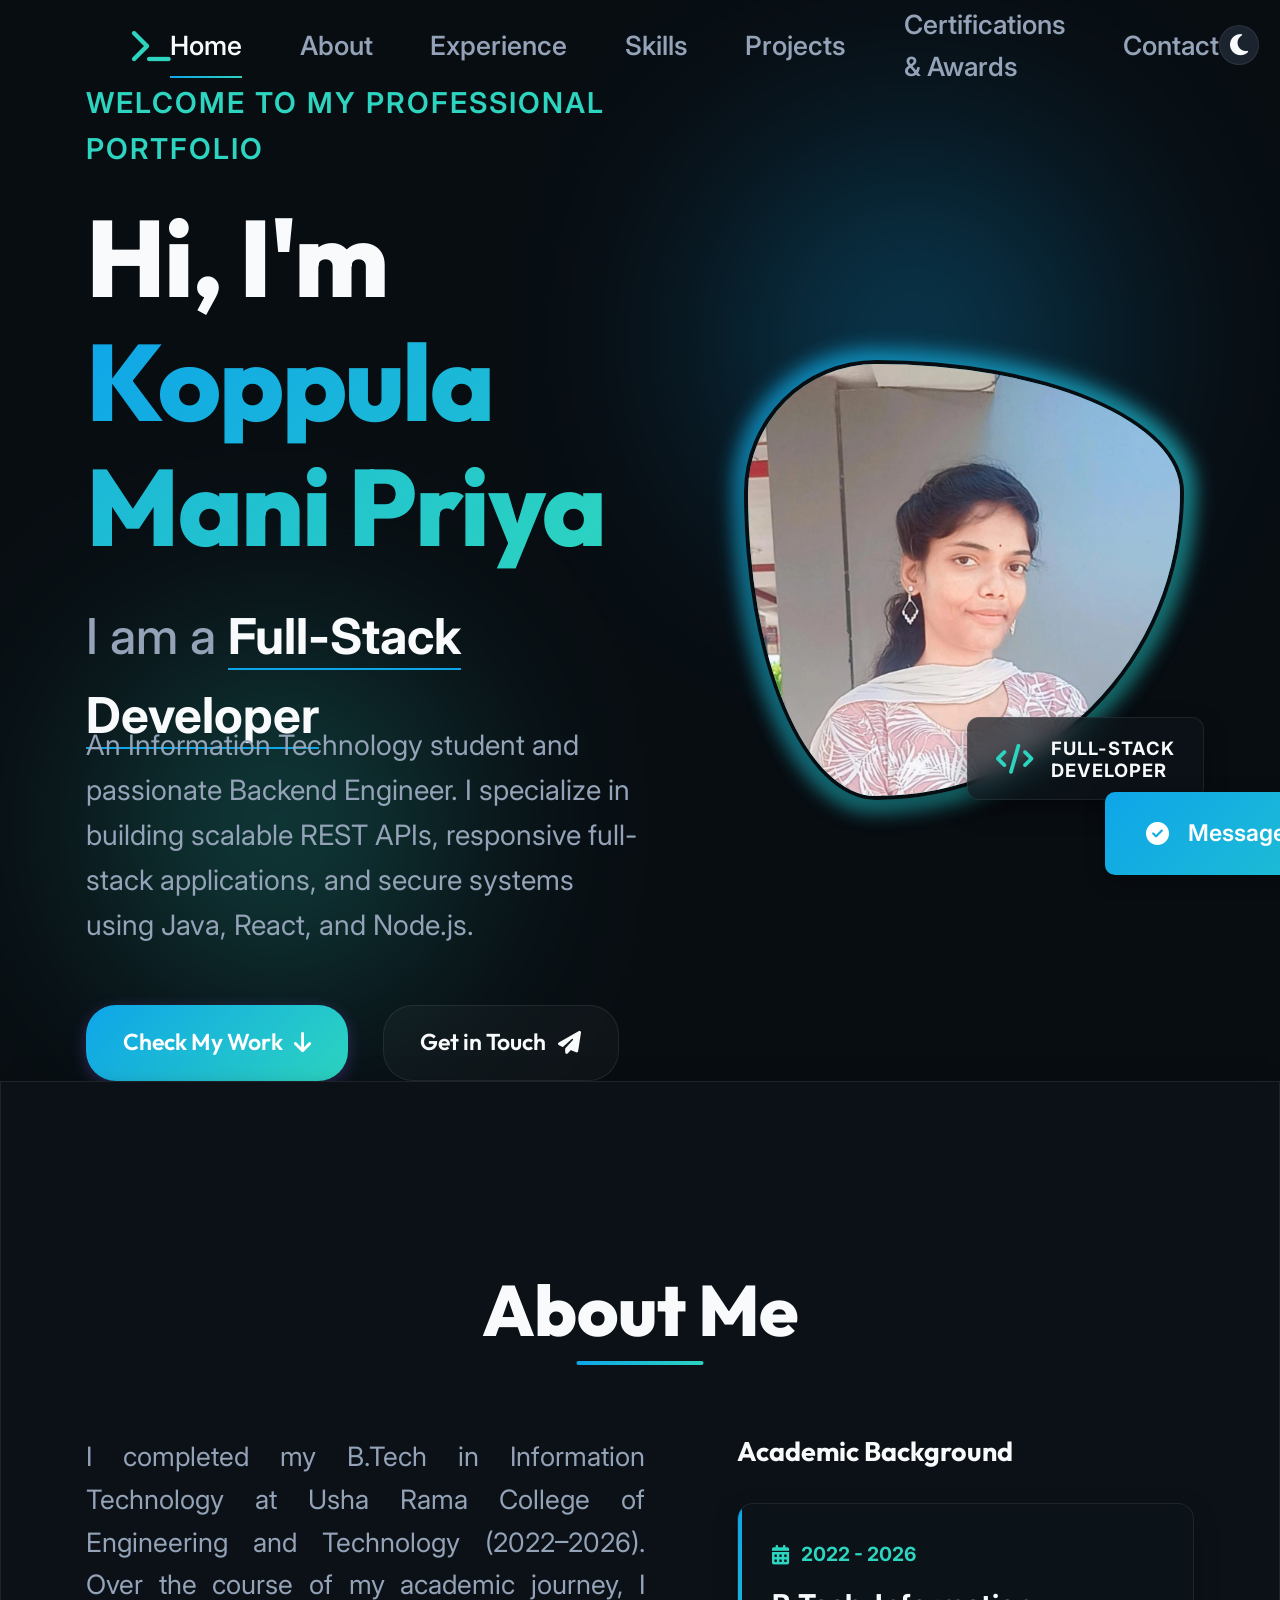
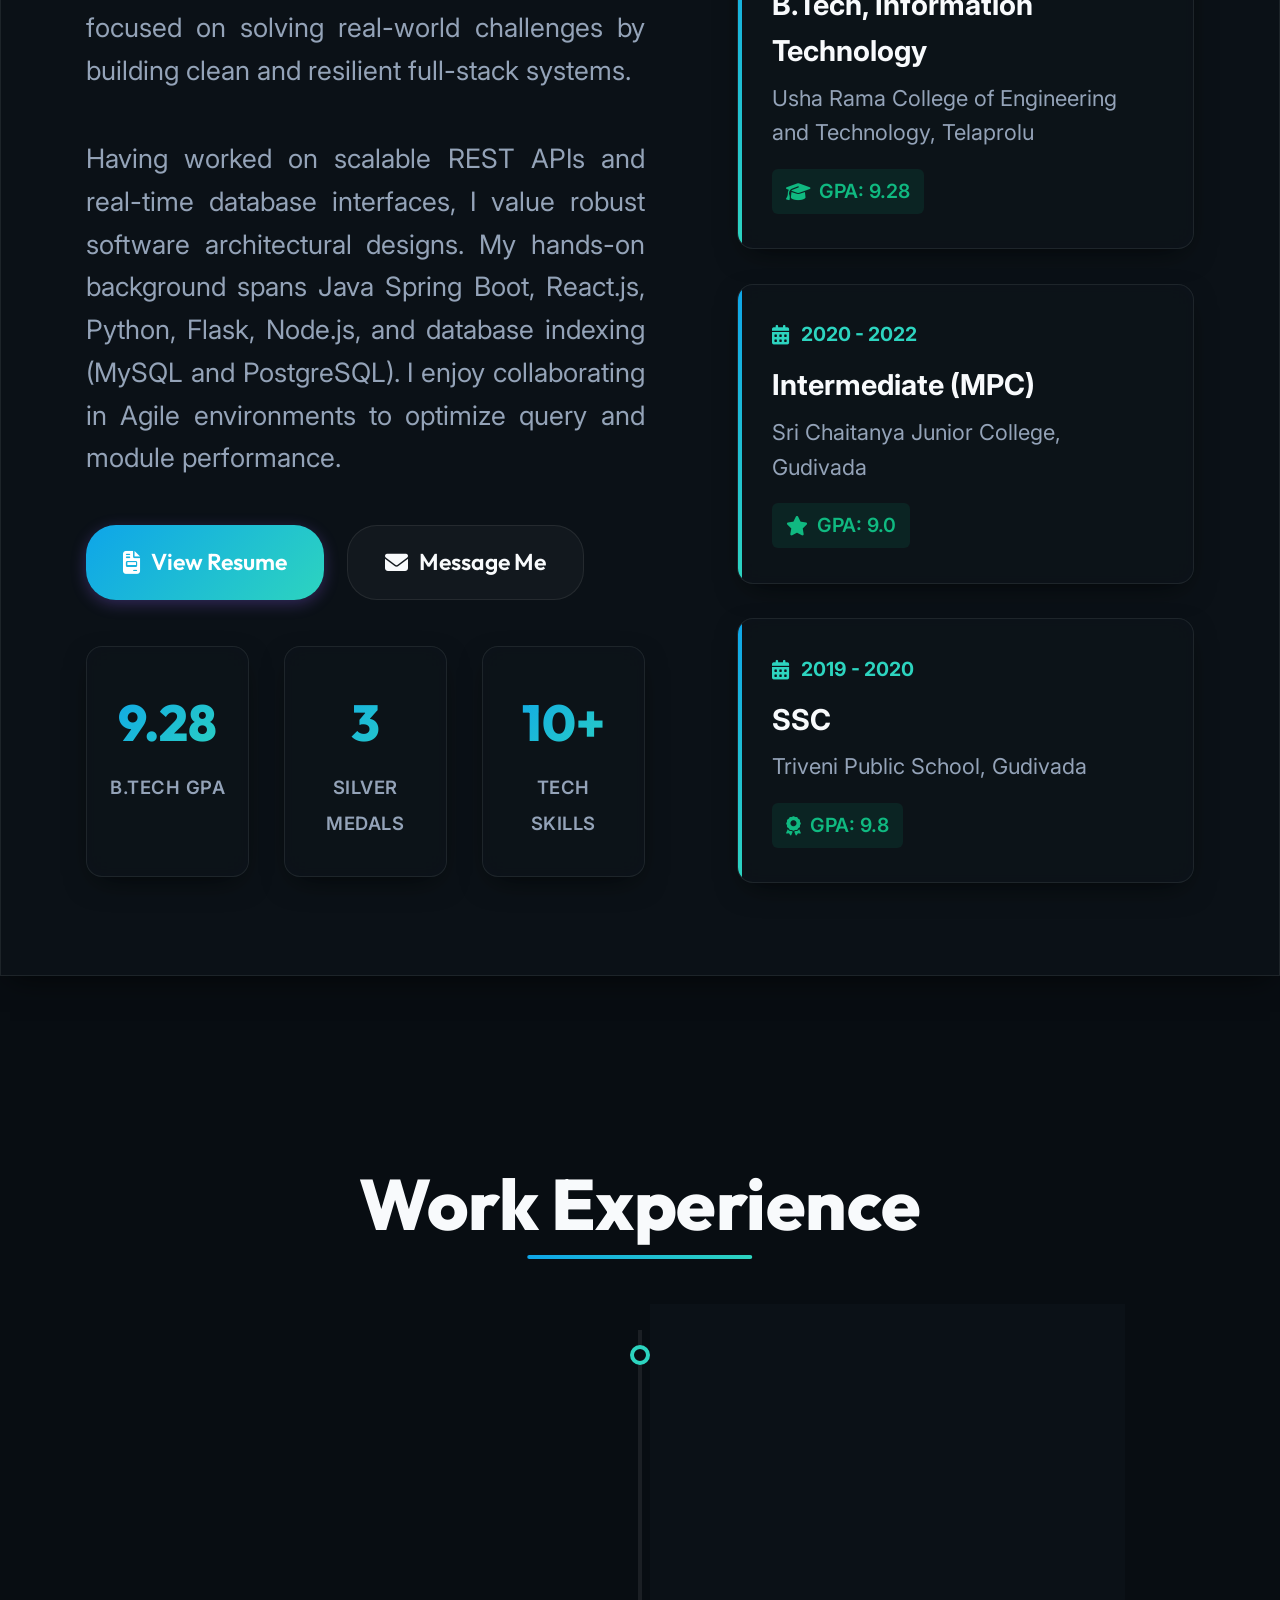
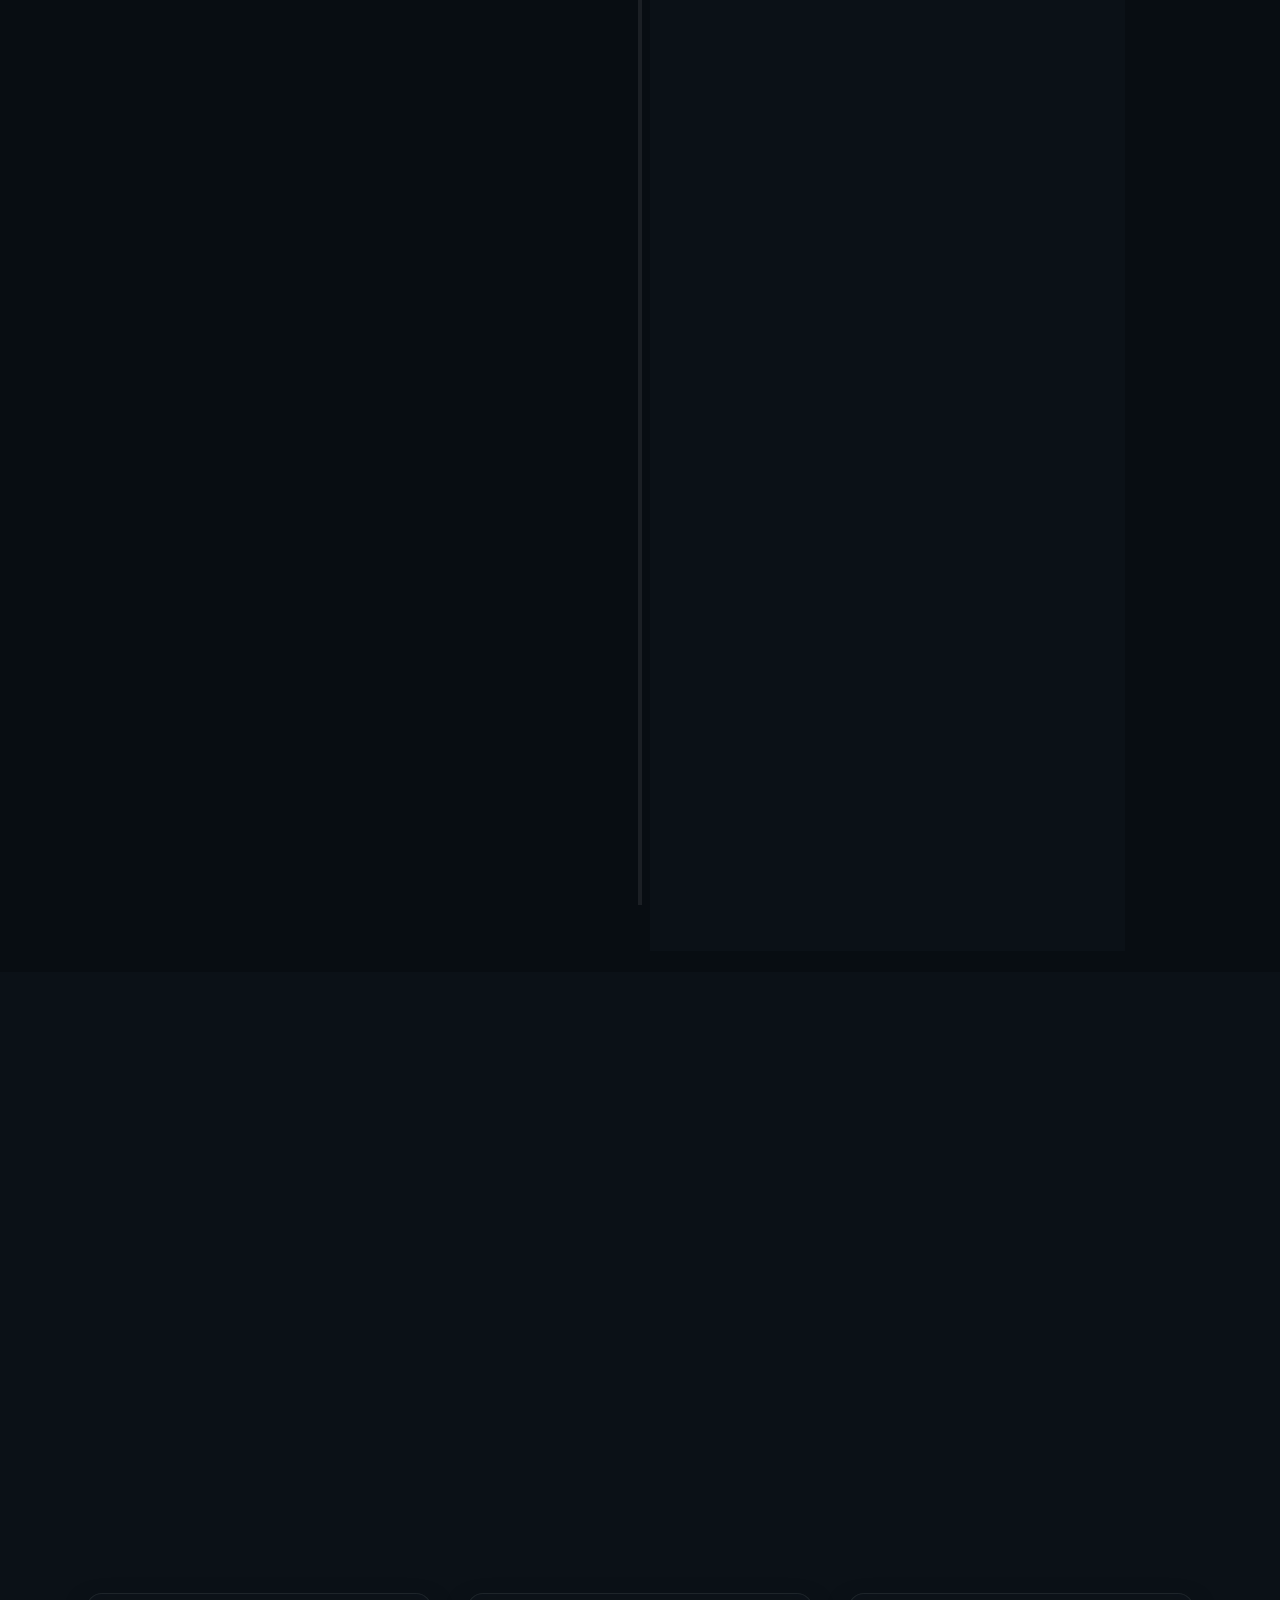
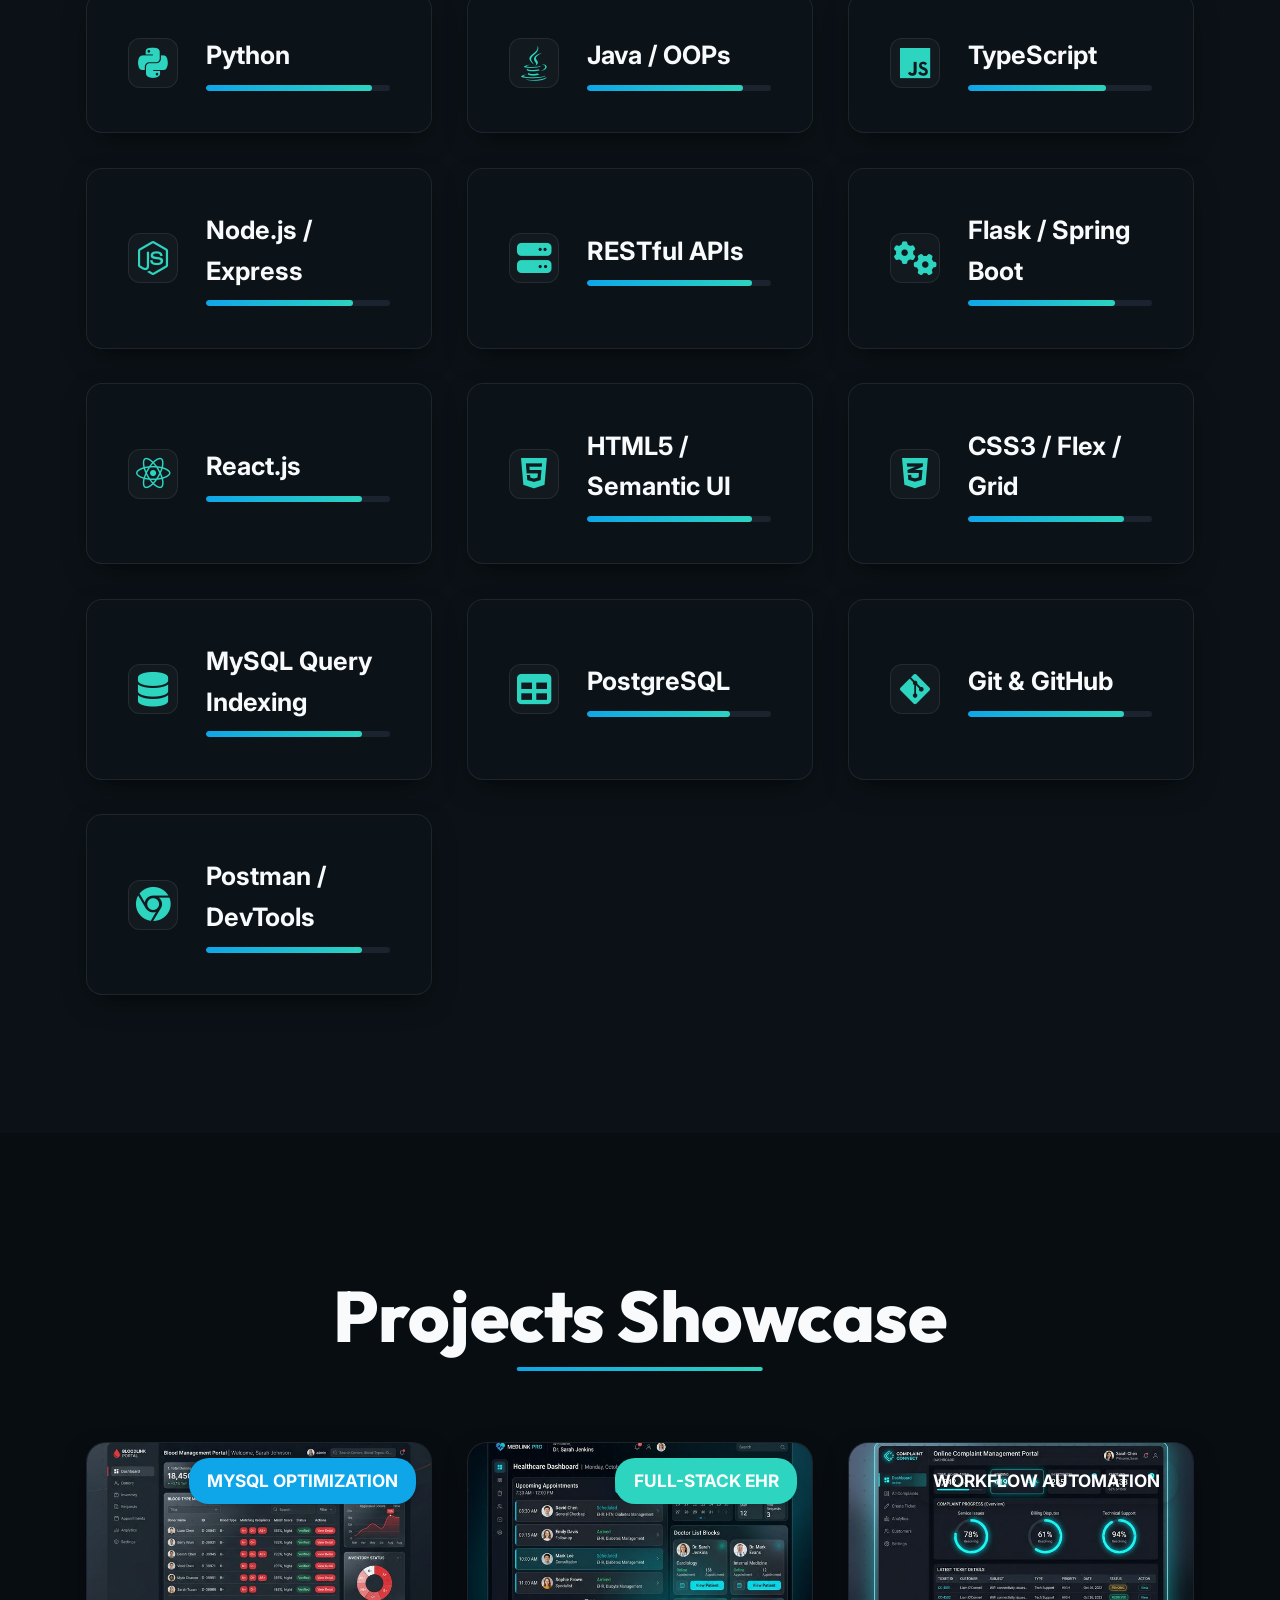
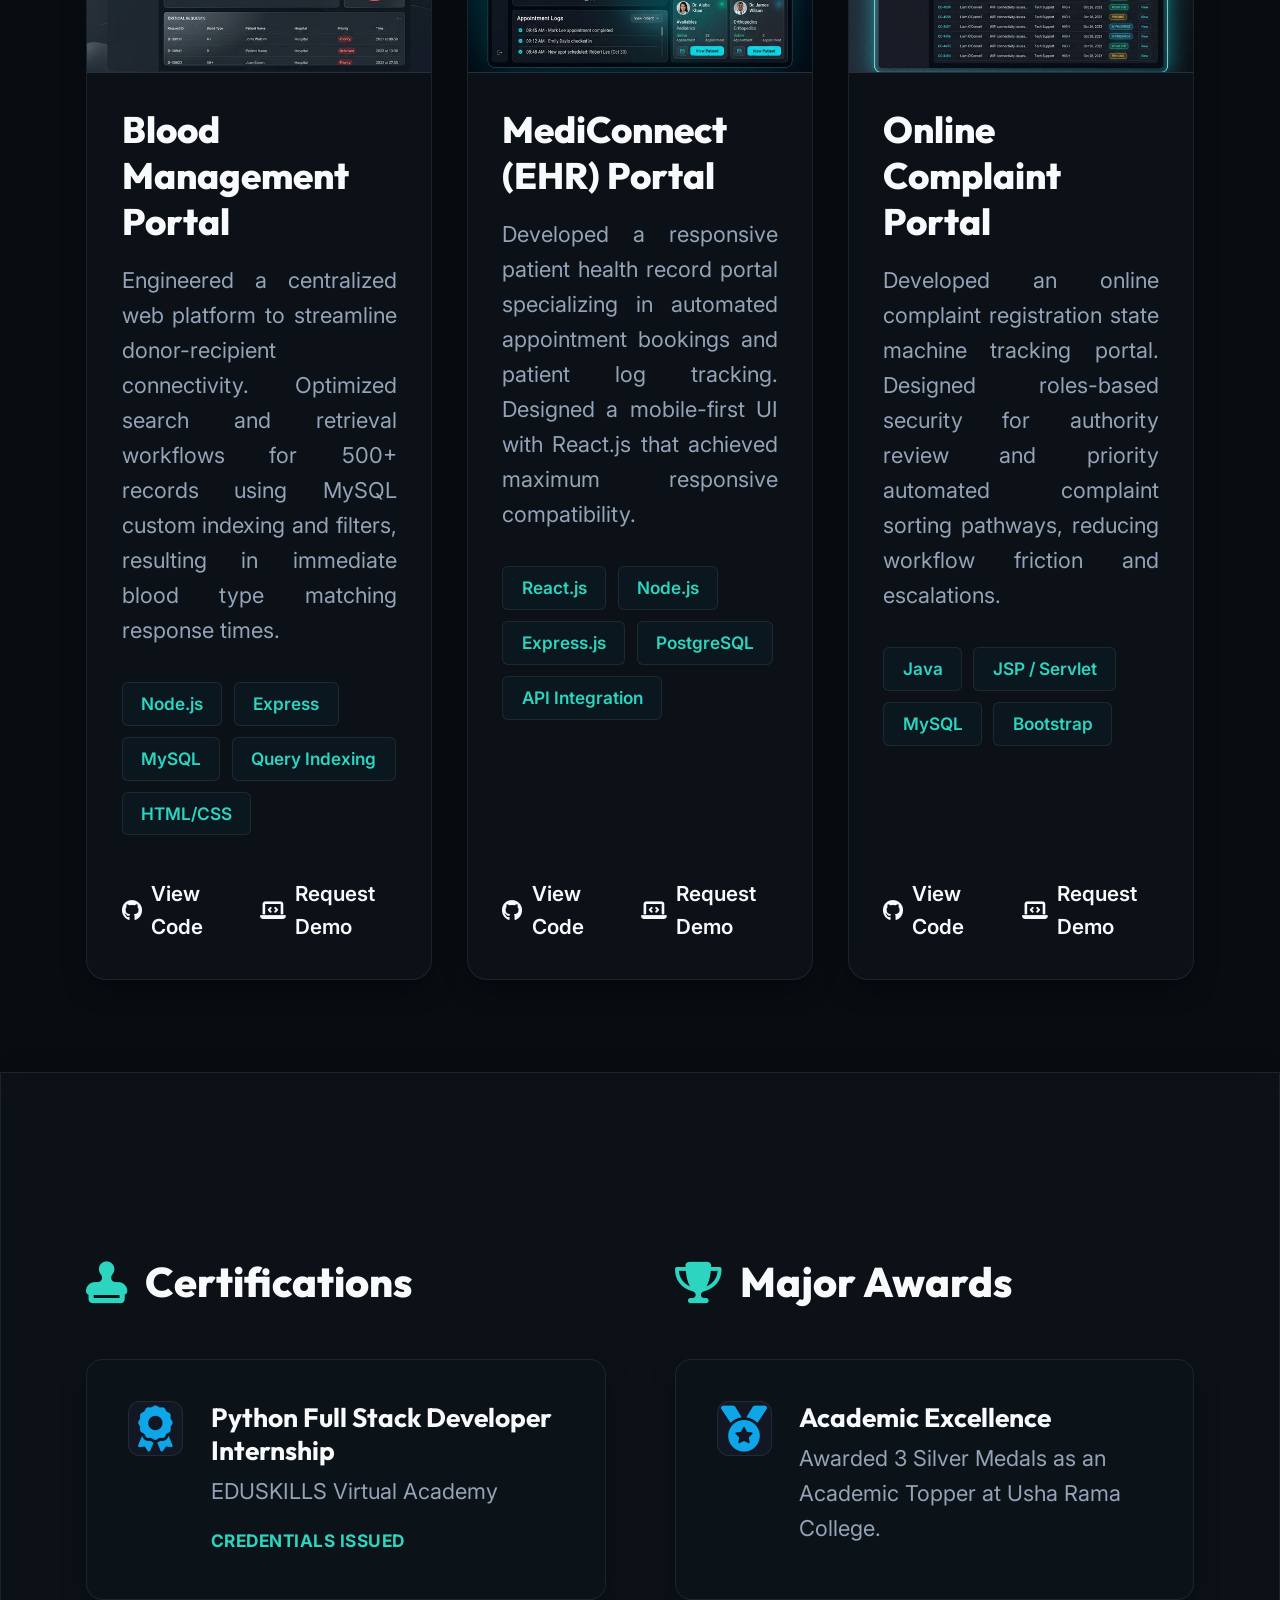
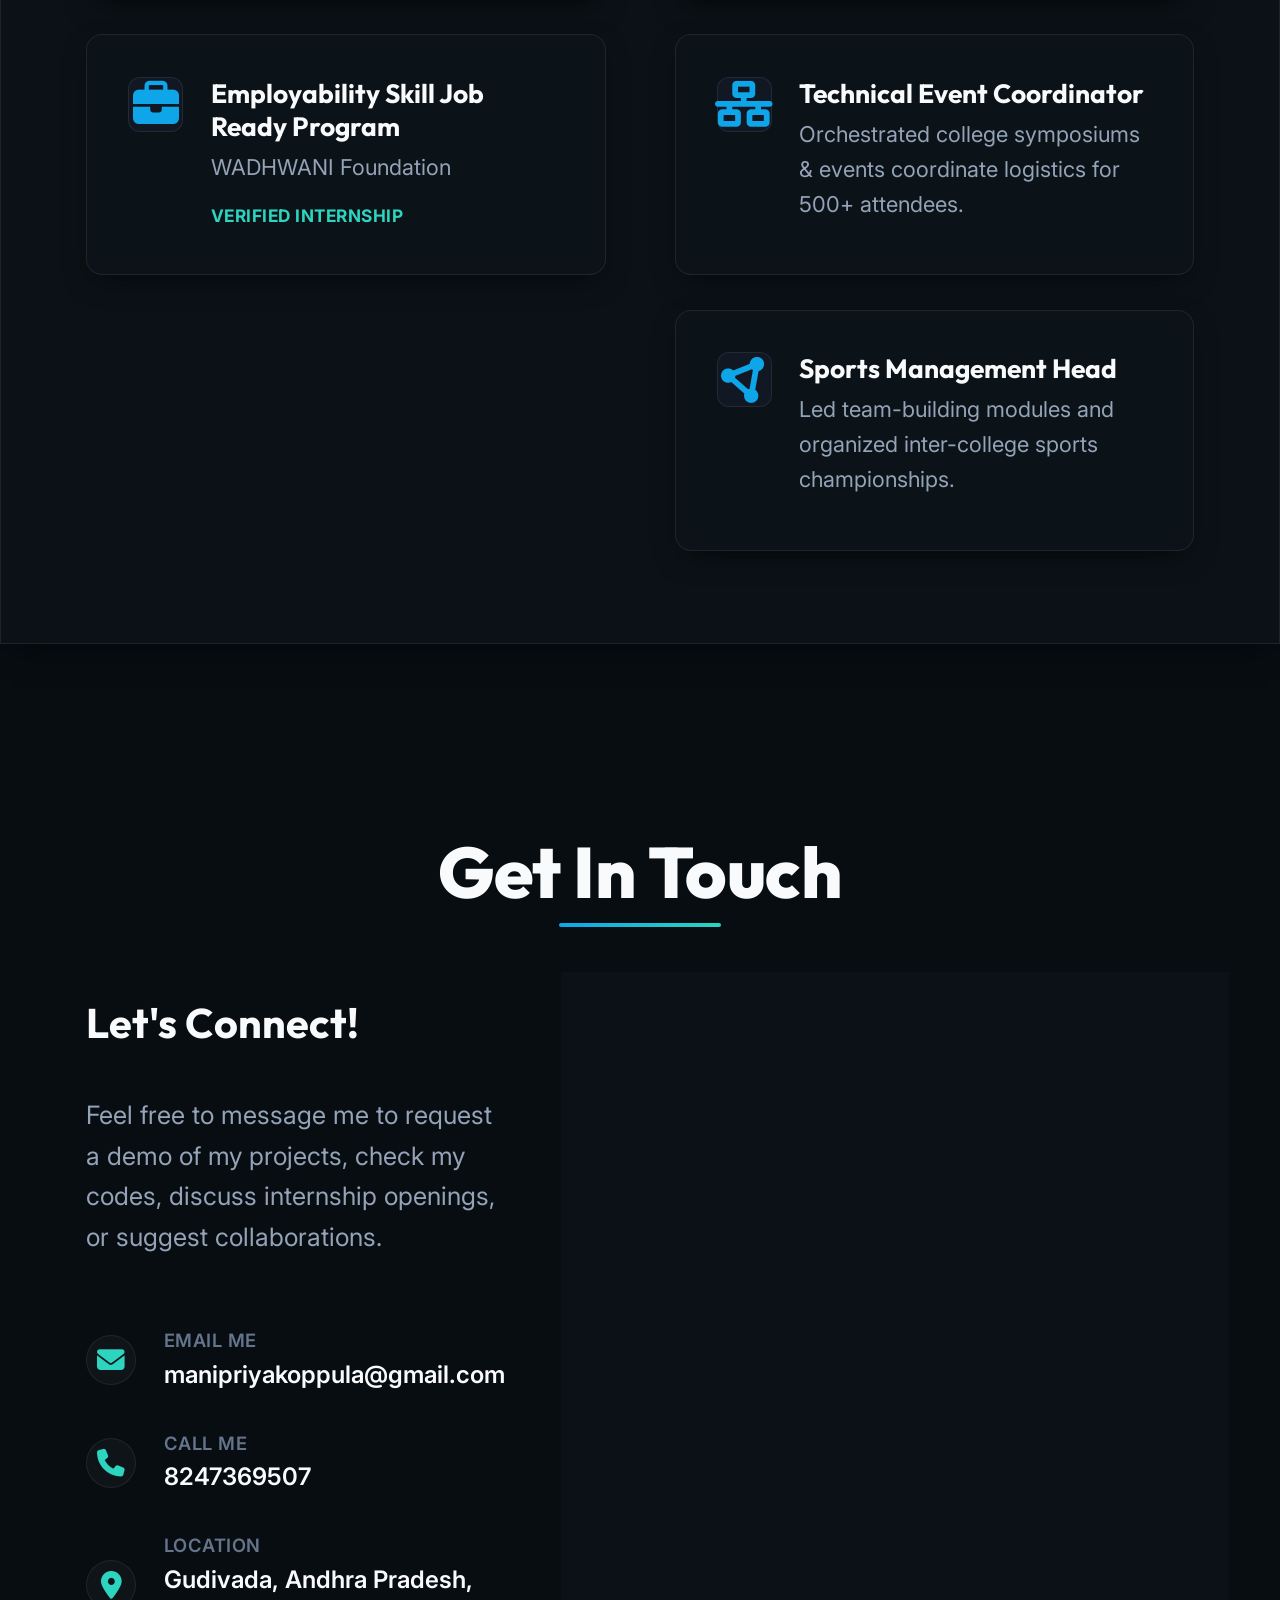
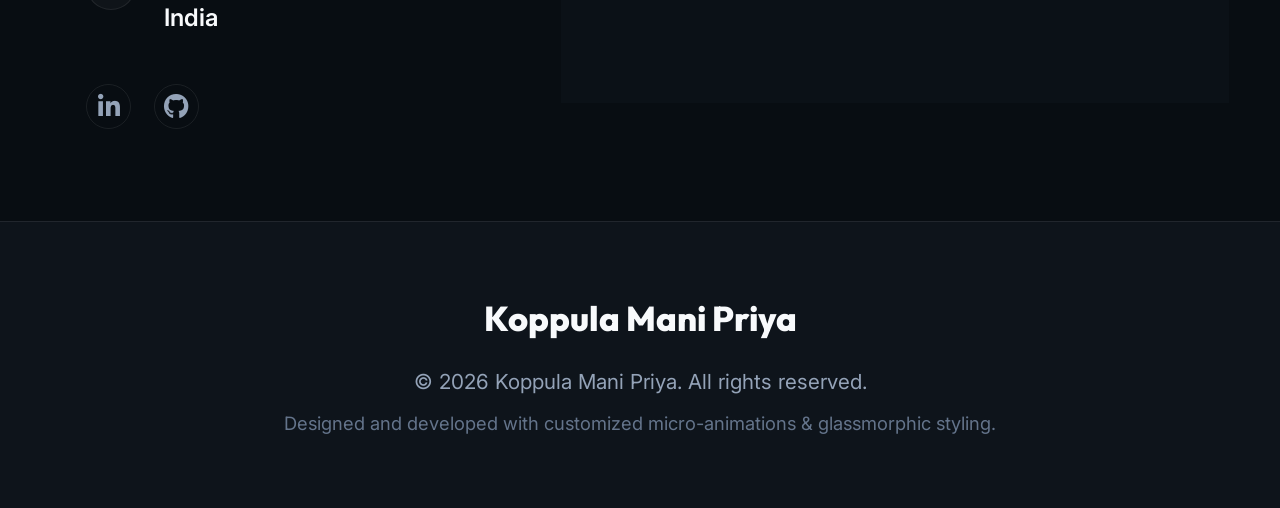
==== index.html @ 98017340 "Initial Portfolio Website" ====
<!DOCTYPE html>
<html lang="en">
<head>
  <meta charset="UTF-8">
  <meta name="viewport" content="width=device-width, initial-scale=1.0">
  <title>Mani Priya Koppula | Full-Stack Developer Portfolio</title>
  <meta name="description" content="Professional portfolio of Mani Priya Koppula, a full-stack developer specializing in React, Node.js, Spring Boot, and database systems. View projects, skills, and resume.">
  
  <!-- FontAwesome Icons -->
  <link rel="stylesheet" href="https://cdnjs.cloudflare.com/ajax/libs/font-awesome/6.4.0/css/all.min.css">
  
  <!-- Main CSS -->
  <link rel="stylesheet" href="styles.css">
</head>
<body>

  <!-- Floating Header / Navigation -->
  <header>
    <div class="navbar container">
      <div class="logo">
        <a href="#home"><i class="fa-solid fa-terminal" style="font-size: 1.5rem; color: var(--accent-cyan);"></i></a>
      </div>
      <nav class="nav-links" id="navLinks">
        <a href="#home" class="active">Home</a>
        <a href="#about">About</a>
        <a href="#experience">Experience</a>
        <a href="#skills">Skills</a>
        <a href="#projects">Projects</a>
        <a href="#achievements">Certifications & Awards</a>
        <a href="#contact">Contact</a>
      </nav>
      <div style="display: flex; align-items: center; gap: 1.2rem;">
        <button class="theme-toggle-btn" id="themeToggle" aria-label="Toggle Dark/Light Mode">
          <i class="fa-solid fa-moon"></i>
        </button>
        <div class="menu-toggle" id="menuToggle">
          <span></span>
          <span></span>
          <span></span>
        </div>
      </div>
    </div>
  </header>

  <main>
    
    <!-- Hero Section -->
    <section id="home" class="hero">
      <div class="container hero-wrapper">
        <div class="hero-content">
          <span class="hero-subtitle">Welcome to my Professional Portfolio</span>
          <h1 class="hero-title">Hi, I'm <span>Koppula Mani Priya</span></h1>
          <div class="hero-typing">
            I am a <span class="typed-text"></span><span class="cursor"></span>
          </div>
          <p class="hero-desc">
            An Information Technology student and passionate Backend Engineer. I specialize in building scalable REST APIs, responsive full-stack applications, and secure systems using Java, React, and Node.js.
          </p>
          <div class="hero-btns">
            <a href="#projects" class="btn btn-primary">Check My Work <i class="fa-solid fa-arrow-down"></i></a>
            <a href="#contact" class="btn btn-secondary">Get in Touch <i class="fa-solid fa-paper-plane"></i></a>
          </div>
        </div>
        
        <div class="hero-avatar">
          <div class="avatar-frame">
            <div class="avatar-blob"></div>
            <div class="avatar-img-container">
              <img src="assets/profile.jpg" alt="Mani Priya Koppula">
            </div>
            <div class="avatar-badge glass">
              <i class="fa-solid fa-code"></i>
              <div class="badge-text">Full-Stack<br>Developer</div>
            </div>
          </div>
        </div>
      </div>
    </section>

    <!-- About Me Section -->
    <section id="about" class="section glass reveal">
      <div class="container">
        <h2 class="section-title">About Me</h2>
        <div class="about-grid">
          <div class="about-details">
            <p>
              I completed my B.Tech in Information Technology at Usha Rama College of Engineering and Technology (2022–2026). Over the course of my academic journey, I focused on solving real-world challenges by building clean and resilient full-stack systems.
            </p>
            <p>
              Having worked on scalable REST APIs and real-time database interfaces, I value robust software architectural designs. My hands-on background spans Java Spring Boot, React.js, Python, Flask, Node.js, and database indexing (MySQL and PostgreSQL). I enjoy collaborating in Agile environments to optimize query and module performance.
            </p>
            <div class="about-btns" style="display: flex; gap: 1rem;">
              <a href="assets/Job_Resume.pdf" target="_blank" class="btn btn-primary"><i class="fa-solid fa-file-invoice"></i> View Resume</a>
              <a href="#contact" class="btn btn-secondary"><i class="fa-solid fa-envelope"></i> Message Me</a>
            </div>
            
            <div class="about-stats">
              <div class="stat-item glass">
                <span class="stat-num">9.28</span>
                <span class="stat-label">B.Tech GPA</span>
              </div>
              <div class="stat-item glass">
                <span class="stat-num">3</span>
                <span class="stat-label">Silver Medals</span>
              </div>
              <div class="stat-item glass">
                <span class="stat-num">10+</span>
                <span class="stat-label">Tech Skills</span>
              </div>
            </div>
          </div>

          <div class="education-cards">
            <h3>Academic Background</h3>
            
            <div class="edu-card glass">
              <div class="edu-year"><i class="fa-solid fa-calendar-days"></i> 2022 - 2026</div>
              <div class="edu-degree">B.Tech, Information Technology</div>
              <div class="edu-school">Usha Rama College of Engineering and Technology, Telaprolu</div>
              <div class="edu-gpa"><i class="fa-solid fa-graduation-cap"></i> GPA: 9.28</div>
            </div>

            <div class="edu-card glass">
              <div class="edu-year"><i class="fa-solid fa-calendar-days"></i> 2020 - 2022</div>
              <div class="edu-degree">Intermediate (MPC)</div>
              <div class="edu-school">Sri Chaitanya Junior College, Gudivada</div>
              <div class="edu-gpa"><i class="fa-solid fa-star"></i> GPA: 9.0</div>
            </div>

            <div class="edu-card glass">
              <div class="edu-year"><i class="fa-solid fa-calendar-days"></i> 2019 - 2020</div>
              <div class="edu-degree">SSC</div>
              <div class="edu-school">Triveni Public School, Gudivada</div>
              <div class="edu-gpa"><i class="fa-solid fa-award"></i> GPA: 9.8</div>
            </div>
          </div>
        </div>
      </div>
    </section>

    <!-- Work Experience Section -->
    <section id="experience" class="section reveal">
      <div class="container">
        <h2 class="section-title">Work Experience</h2>
        <div class="timeline-container">
          <div class="timeline-line"></div>
          
          <div class="timeline-item">
            <div class="timeline-dot"></div>
            <div class="timeline-card glass">
              <div class="timeline-date">06/2025 – 03/2026</div>
              <h3 class="timeline-role">Intern - Python Full Stack Developer</h3>
              <h4 class="timeline-company">Edubot Software and Solutions | Vijayawada, India</h4>
              <ul class="timeline-list">
                <li>Engineered and maintained robust full-stack modules using Spring Boot and React, resolving frontend-backend API integration challenges.</li>
                <li>Designed and delivered RESTful APIs for student performance trackers with secure role-based access tokens.</li>
                <li>Optimized database queries and custom indexing strategies on MySQL, improving application response time.</li>
                <li>Collaborated in an Agile ecosystem of 5+ developers, participating in sprint reviews, planning, and design discussions.</li>
              </ul>
            </div>
          </div>
        </div>
      </div>
    </section>

    <!-- Skills Section -->
    <section id="skills" class="section glass reveal">
      <div class="container">
        <h2 class="section-title">Technical Skills</h2>
        
        <div class="skills-tabs">
          <button class="tab-btn active" onclick="filterSkills('all')">All Skills</button>
          <button class="tab-btn" onclick="filterSkills('programming')">Languages</button>
          <button class="tab-btn" onclick="filterSkills('backend')">Backend</button>
          <button class="tab-btn" onclick="filterSkills('frontend')">Frontend</button>
          <button class="tab-btn" onclick="filterSkills('databases')">Databases</button>
          <button class="tab-btn" onclick="filterSkills('tools')">Tools</button>
        </div>

        <div class="skills-content" id="skillsContent">
          <!-- Programming -->
          <div class="skill-card glass" data-category="programming">
            <div class="skill-icon-wrap"><i class="fa-brands fa-python"></i></div>
            <div class="skill-info">
              <div class="skill-name">Python</div>
              <div class="skill-bar-bg"><div class="skill-bar-fill" data-percent="90%"></div></div>
            </div>
          </div>
          
          <div class="skill-card glass" data-category="programming">
            <div class="skill-icon-wrap"><i class="fa-brands fa-java"></i></div>
            <div class="skill-info">
              <div class="skill-name">Java / OOPs</div>
              <div class="skill-bar-bg"><div class="skill-bar-fill" data-percent="85%"></div></div>
            </div>
          </div>
          
          <div class="skill-card glass" data-category="programming">
            <div class="skill-icon-wrap"><i class="fa-brands fa-js"></i></div>
            <div class="skill-info">
              <div class="skill-name">TypeScript</div>
              <div class="skill-bar-bg"><div class="skill-bar-fill" data-percent="75%"></div></div>
            </div>
          </div>

          <!-- Backend -->
          <div class="skill-card glass" data-category="backend">
            <div class="skill-icon-wrap"><i class="fa-brands fa-node-js"></i></div>
            <div class="skill-info">
              <div class="skill-name">Node.js / Express</div>
              <div class="skill-bar-bg"><div class="skill-bar-fill" data-percent="80%"></div></div>
            </div>
          </div>
          
          <div class="skill-card glass" data-category="backend">
            <div class="skill-icon-wrap"><i class="fa-solid fa-server"></i></div>
            <div class="skill-info">
              <div class="skill-name">RESTful APIs</div>
              <div class="skill-bar-bg"><div class="skill-bar-fill" data-percent="90%"></div></div>
            </div>
          </div>
          
          <div class="skill-card glass" data-category="backend">
            <div class="skill-icon-wrap"><i class="fa-solid fa-gears"></i></div>
            <div class="skill-info">
              <div class="skill-name">Flask / Spring Boot</div>
              <div class="skill-bar-bg"><div class="skill-bar-fill" data-percent="80%"></div></div>
            </div>
          </div>

          <!-- Frontend -->
          <div class="skill-card glass" data-category="frontend">
            <div class="skill-icon-wrap"><i class="fa-brands fa-react"></i></div>
            <div class="skill-info">
              <div class="skill-name">React.js</div>
              <div class="skill-bar-bg"><div class="skill-bar-fill" data-percent="85%"></div></div>
            </div>
          </div>
          
          <div class="skill-card glass" data-category="frontend">
            <div class="skill-icon-wrap"><i class="fa-brands fa-html5"></i></div>
            <div class="skill-info">
              <div class="skill-name">HTML5 / Semantic UI</div>
              <div class="skill-bar-bg"><div class="skill-bar-fill" data-percent="90%"></div></div>
            </div>
          </div>
          
          <div class="skill-card glass" data-category="frontend">
            <div class="skill-icon-wrap"><i class="fa-brands fa-css3-alt"></i></div>
            <div class="skill-info">
              <div class="skill-name">CSS3 / Flex / Grid</div>
              <div class="skill-bar-bg"><div class="skill-bar-fill" data-percent="85%"></div></div>
            </div>
          </div>

          <!-- Databases -->
          <div class="skill-card glass" data-category="databases">
            <div class="skill-icon-wrap"><i class="fa-solid fa-database"></i></div>
            <div class="skill-info">
              <div class="skill-name">MySQL Query Indexing</div>
              <div class="skill-bar-bg"><div class="skill-bar-fill" data-percent="85%"></div></div>
            </div>
          </div>
          
          <div class="skill-card glass" data-category="databases">
            <div class="skill-icon-wrap"><i class="fa-solid fa-table"></i></div>
            <div class="skill-info">
              <div class="skill-name">PostgreSQL</div>
              <div class="skill-bar-bg"><div class="skill-bar-fill" data-percent="78%"></div></div>
            </div>
          </div>

          <!-- Tools -->
          <div class="skill-card glass" data-category="tools">
            <div class="skill-icon-wrap"><i class="fa-brands fa-git-alt"></i></div>
            <div class="skill-info">
              <div class="skill-name">Git & GitHub</div>
              <div class="skill-bar-bg"><div class="skill-bar-fill" data-percent="85%"></div></div>
            </div>
          </div>
          
          <div class="skill-card glass" data-category="tools">
            <div class="skill-icon-wrap"><i class="fa-brands fa-chrome"></i></div>
            <div class="skill-info">
              <div class="skill-name">Postman / DevTools</div>
              <div class="skill-bar-bg"><div class="skill-bar-fill" data-percent="85%"></div></div>
            </div>
          </div>
        </div>
      </div>
    </section>

    <!-- Projects Section -->
    <section id="projects" class="section reveal">
      <div class="container">
        <h2 class="section-title">Projects Showcase</h2>
        <div class="portfolio-grid">
          
          <!-- Project 1 -->
          <div class="portfolio-card glass">
            <div class="project-cover">
              <img src="assets/blood_donation.png" alt="Blood Management Portal" style="width: 100%; height: 100%; object-fit: cover;">
              <span class="project-badge badge-violet">MySQL Optimization</span>
            </div>
            <div class="project-info">
              <h3 class="project-title">Blood Management Portal</h3>
              <p class="project-desc">
                Engineered a centralized web platform to streamline donor-recipient connectivity. Optimized search and retrieval workflows for 500+ records using MySQL custom indexing and filters, resulting in immediate blood type matching response times.
              </p>
              <div class="project-tags">
                <span class="tag">Node.js</span>
                <span class="tag">Express</span>
                <span class="tag">MySQL</span>
                <span class="tag">Query Indexing</span>
                <span class="tag">HTML/CSS</span>
              </div>
              <div class="project-links">
                <a href="https://github.com/manipriya-18/Blood-Donation.git" target="_blank" class="project-link"><i class="fa-brands fa-github"></i> View Code</a>
                <a href="#contact" class="project-link"><i class="fa-solid fa-laptop-code"></i> Request Demo</a>
              </div>
            </div>
          </div>

          <!-- Project 2 -->
          <div class="portfolio-card glass">
            <div class="project-cover">
              <img src="assets/hospital_appointment.png" alt="MediConnect Portal" style="width: 100%; height: 100%; object-fit: cover;">
              <span class="project-badge badge-cyan">Full-Stack EHR</span>
            </div>
            <div class="project-info">
              <h3 class="project-title">MediConnect (EHR) Portal</h3>
              <p class="project-desc">
                Developed a responsive patient health record portal specializing in automated appointment bookings and patient log tracking. Designed a mobile-first UI with React.js that achieved maximum responsive compatibility.
              </p>
              <div class="project-tags">
                <span class="tag">React.js</span>
                <span class="tag">Node.js</span>
                <span class="tag">Express.js</span>
                <span class="tag">PostgreSQL</span>
                <span class="tag">API Integration</span>
              </div>
              <div class="project-links">
                <a href="https://github.com/manipriya-18/hospital-appointment-system.git" target="_blank" class="project-link"><i class="fa-brands fa-github"></i> View Code</a>
                <a href="#contact" class="project-link"><i class="fa-solid fa-laptop-code"></i> Request Demo</a>
              </div>
            </div>
          </div>

          <!-- Project 3: Online Complaint Portal -->
          <div class="portfolio-card glass">
            <div class="project-cover">
              <img src="assets/complaint_portal.png" alt="Online Complaint Portal" style="width: 100%; height: 100%; object-fit: cover;">
              <span class="project-badge badge-emerald">Workflow Automation</span>
            </div>
            <div class="project-info">
              <h3 class="project-title">Online Complaint Portal</h3>
              <p class="project-desc">
                Developed an online complaint registration state machine tracking portal. Designed roles-based security for authority review and priority automated complaint sorting pathways, reducing workflow friction and escalations.
              </p>
              <div class="project-tags">
                <span class="tag">Java</span>
                <span class="tag">JSP / Servlet</span>
                <span class="tag">MySQL</span>
                <span class="tag">Bootstrap</span>
              </div>
              <div class="project-links">
                <a href="https://github.com/manipriya-18/online-complaint-portal.git" target="_blank" class="project-link"><i class="fa-brands fa-github"></i> View Code</a>
                <a href="#contact" class="project-link"><i class="fa-solid fa-laptop-code"></i> Request Demo</a>
              </div>
            </div>
          </div>

        </div>
      </div>
    </section>

    <!-- Certifications & Awards Section -->
    <section id="achievements" class="section glass reveal">
      <div class="container certs-awards-grid">
        <!-- Certifications Column -->
        <div>
          <h3 class="column-title"><i class="fa-solid fa-stamp"></i> Certifications</h3>
          <div class="certs-list">
            
            <div class="cert-card glass">
              <div class="cert-icon"><i class="fa-solid fa-award"></i></div>
              <div>
                <h4 class="cert-title">Python Full Stack Developer Internship</h4>
                <p class="cert-school">EDUSKILLS Virtual Academy</p>
                <span class="cert-badge">Credentials Issued</span>
              </div>
            </div>

            <div class="cert-card glass">
              <div class="cert-icon"><i class="fa-solid fa-briefcase"></i></div>
              <div>
                <h4 class="cert-title">Employability Skill Job Ready Program</h4>
                <p class="cert-school">WADHWANI Foundation</p>
                <span class="cert-badge">Verified Internship</span>
              </div>
            </div>

          </div>
        </div>

        <!-- Awards Column -->
        <div>
          <h3 class="column-title"><i class="fa-solid fa-trophy"></i> Major Awards</h3>
          <div class="awards-list">
            
            <div class="award-card glass">
              <div class="award-icon"><i class="fa-solid fa-medal"></i></div>
              <div>
                <h4 class="award-title">Academic Excellence</h4>
                <p class="award-desc">Awarded 3 Silver Medals as an Academic Topper at Usha Rama College.</p>
              </div>
            </div>

            <div class="award-card glass">
              <div class="award-icon"><i class="fa-solid fa-network-wired"></i></div>
              <div>
                <h4 class="award-title">Technical Event Coordinator</h4>
                <p class="award-desc">Orchestrated college symposiums & events coordinate logistics for 500+ attendees.</p>
              </div>
            </div>

            <div class="award-card glass">
              <div class="award-icon"><i class="fa-solid fa-circle-nodes"></i></div>
              <div>
                <h4 class="award-title">Sports Management Head</h4>
                <p class="award-desc">Led team-building modules and organized inter-college sports championships.</p>
              </div>
            </div>

          </div>
        </div>
      </div>
    </section>

    <!-- Contact Section -->
    <section id="contact" class="section reveal">
      <div class="container">
        <h2 class="section-title">Get In Touch</h2>
        <div class="contact-grid">
          
          <div class="contact-info">
            <h3 class="contact-title" style="font-size: 1.8rem;">Let's Connect!</h3>
            <p class="contact-tagline">Feel free to message me to request a demo of my projects, check my codes, discuss internship openings, or suggest collaborations.</p>
            
            <div class="contact-list">
              <div class="contact-item">
                <div class="contact-icon"><i class="fa-solid fa-envelope"></i></div>
                <div>
                  <div class="contact-text-label">Email Me</div>
                  <a href="mailto:manipriyakoppula@gmail.com" class="contact-text-value">manipriyakoppula@gmail.com</a>
                </div>
              </div>

              <div class="contact-item">
                <div class="contact-icon"><i class="fa-solid fa-phone"></i></div>
                <div>
                  <div class="contact-text-label">Call Me</div>
                  <a href="tel:8247369507" class="contact-text-value">8247369507</a>
                </div>
              </div>

              <div class="contact-item">
                <div class="contact-icon"><i class="fa-solid fa-location-dot"></i></div>
                <div>
                  <div class="contact-text-label">Location</div>
                  <span class="contact-text-value">Gudivada, Andhra Pradesh, India</span>
                </div>
              </div>
            </div>

            <div class="social-links">
              <a href="https://linkedin.com/in/mani-priya-koppula" target="_blank" class="social-icon" aria-label="LinkedIn Profile"><i class="fa-brands fa-linkedin-in"></i></a>
              <a href="https://github.com/mani-priya-koppula" target="_blank" class="social-icon" aria-label="GitHub Profile"><i class="fa-brands fa-github"></i></a>
            </div>
          </div>

          <form class="contact-form glass" id="contactForm" onsubmit="handleFormSubmit(event)">
            <div class="form-group">
              <input type="text" id="name" placeholder=" " required>
              <label for="name">Your Name</label>
            </div>
            <div class="form-group">
              <input type="email" id="email" placeholder=" " required>
              <label for="email">Your Email</label>
            </div>
            <div class="form-group">
              <textarea id="message" placeholder=" " required></textarea>
              <label for="message">Message Details</label>
            </div>
            <button type="submit" class="btn btn-primary" style="width: 100%; border-radius: 12px;">Send Message <i class="fa-solid fa-paper-plane" style="margin-left: 0.5rem;"></i></button>
          </form>

        </div>
      </div>
    </section>

  </main>

  <!-- Footers -->
  <footer>
    <div class="container">
      <div class="footer-logo">Koppula Mani Priya</div>
      <p>&copy; 2026 Koppula Mani Priya. All rights reserved.</p>
      <p style="font-size: 0.8rem; margin-top: 0.5rem; color: var(--text-muted);">Designed and developed with customized micro-animations & glassmorphic styling.</p>
    </div>
  </footer>

  <!-- Toast Notification element -->
  <div class="toast-msg" id="toastMsg">
    <i class="fa-solid fa-circle-check"></i>
    <span>Message delivered successfully!</span>
  </div>

  <!-- Scroll To Top -->
  <div class="scroll-top" id="scrollTop" aria-label="Scroll back to top">
    <i class="fa-solid fa-arrow-up"></i>
  </div>

  <!-- Javascript -->
  <script src="script.js"></script>
</body>
</html>
---- styles.css ----
/* ==========================================================================
   DEVELOPER PORTFOLIO - DESIGN SYSTEM
   Developer: Mani Priya Koppula
   Aesthetics: Premium Slate & Neon Glow Theme, Responsive Grid, Custom Keyframes
   ========================================================================== */

@import url('https://fonts.googleapis.com/css2?family=Inter:wght@300;400;500;600;700&family=Outfit:wght@400;500;600;700;800&display=swap');

/* --- Theme Variables --- */
:root {
  /* Dark Mode Default (Classic Emerald & Cool Mint) */
  --bg-primary: #080d12;
  --bg-secondary: #0e141b;
  --bg-tertiary: #1b232e;
  --card-bg: rgba(14, 20, 27, 0.7);
  --border-color: rgba(255, 255, 255, 0.08);
  --text-primary: #f8fafc;
  --text-secondary: #94a3b8;
  --text-muted: #64748b;
  
  /* Emerald Cyan / Teal Accent Glow */
  --accent-cyan: #2dd4bf;
  --accent-violet: #0ea5e9;
  --accent-emerald: #10b981;
  --accent-cyan-rgb: 45, 212, 191;
  --accent-violet-rgb: 14, 165, 233;
  --accent-gradient: linear-gradient(135deg, #0ea5e9, #2dd4bf);
  
  --shadow-primary: 0 10px 30px -10px rgba(0, 0, 0, 0.7);
  --shadow-neon: 0 0 20px rgba(45, 212, 191, 0.15);
  --glass-blur: backdrop-filter: blur(16px);
  --transition-smooth: all 0.4s cubic-bezier(0.16, 1, 0.3, 1);
  --transition-fast: all 0.2s ease-in-out;
  --font-heading: 'Outfit', sans-serif;
  --font-body: 'Inter', sans-serif;
  --container-max-width: 1200px;
}

/* Light Mode Variables */
[data-theme="light"] {
  --bg-primary: #f0f7f7;
  --bg-secondary: #ffffff;
  --bg-tertiary: #e0eded;
  --card-bg: rgba(255, 255, 255, 0.75);
  --border-color: rgba(0, 0, 0, 0.08);
  --text-primary: #0a2f35;
  --text-secondary: #334e52;
  --text-muted: #557276;
  
  --accent-cyan: #0d9488;
  --accent-violet: #0284c7;
  --accent-emerald: #047857;
  --accent-cyan-rgb: 13, 148, 136;
  --accent-violet-rgb: 2, 130, 199;
  --accent-gradient: linear-gradient(135deg, #0284c7, #0d9488);
  
  --shadow-primary: 0 10px 30px -10px rgba(100, 130, 130, 0.15);
  --shadow-neon: 0 0 20px rgba(13, 148, 136, 0.1);
}

/* --- CSS Reset --- */
*, *::before, *::after {
  box-sizing: border-box;
  margin: 0;
  padding: 0;
}

html {
  scroll-behavior: smooth;
  font-size: 23px; /* Upscaled standard typography base to 23px for full legibility */
  -webkit-font-smoothing: antialiased;
}

body {
  background-color: var(--bg-primary);
  color: var(--text-primary);
  font-family: var(--font-body);
  line-height: 1.6;
  overflow-x: hidden;
  transition: background-color 0.4s ease, color 0.4s ease;
}

a {
  text-decoration: none;
  color: inherit;
  transition: var(--transition-fast);
}

button, input, textarea {
  font-family: inherit;
  background: none;
  border: none;
  outline: none;
  font-size: 1.05rem; /* Slightly larger inputs font standard */
}

h1, h2, h3, h4, h5, h6 {
  font-family: var(--font-heading);
  font-weight: 700;
  line-height: 1.25;
}

ul {
  list-style: none;
}

img {
  max-width: 100%;
  height: auto;
  display: block;
}

/* --- Scrollbar Customization --- */
::-webkit-scrollbar {
  width: 10px;
}
::-webkit-scrollbar-track {
  background: var(--bg-primary);
}
::-webkit-scrollbar-thumb {
  background: var(--bg-tertiary);
  border-radius: 5px;
  border: 2px solid var(--bg-primary);
}
::-webkit-scrollbar-thumb:hover {
  background: var(--accent-cyan);
}

/* --- Utility Components & Layout Defaults --- */
.container {
  max-width: var(--container-max-width);
  margin: 0 auto;
  padding: 0 2rem;
  width: 100%;
}

.section {
  padding: 8rem 0 4rem 0;
  position: relative;
}

.section-title {
  font-size: 3.1rem; /* Upscaled section header title font sizes */
  margin-bottom: 3.5rem;
  text-align: center;
  position: relative;
  display: inline-block;
  left: 50%;
  transform: translateX(-50%);
  font-weight: 800;
  letter-spacing: -0.5px;
}

.section-title::after {
  content: '';
  position: absolute;
  bottom: -10px;
  left: 30%;
  width: 40%;
  height: 4px;
  background: var(--accent-gradient);
  border-radius: 2px;
}

/* Base button styling */
.btn {
  display: inline-flex;
  align-items: center;
  justify-content: center;
  gap: 0.5rem;
  padding: 0.8rem 1.6rem;
  border-radius: 30px;
  font-weight: 600;
  font-family: var(--font-heading);
  cursor: pointer;
  transition: var(--transition-smooth);
}

.btn-primary {
  background: var(--accent-gradient);
  color: #ffffff;
  box-shadow: 0 4px 15px rgba(139, 92, 246, 0.3);
}

.btn-primary:hover {
  transform: translateY(-3px);
  box-shadow: 0 8px 25px rgba(139, 92, 246, 0.5);
}

.btn-secondary {
  border: 1px solid var(--border-color);
  background: rgba(255, 255, 255, 0.03);
  color: var(--text-primary);
}

.btn-secondary:hover {
  border-color: var(--accent-cyan);
  background: rgba(6, 182, 212, 0.05);
  transform: translateY(-3px);
  color: var(--accent-cyan);
}

/* Glassmorphism styling */
.glass {
  background: var(--card-bg);
  backdrop-filter: blur(12px);
  -webkit-backdrop-filter: blur(12px);
  border: 1px solid var(--border-color);
  box-shadow: var(--shadow-primary);
}

/* --- Header / Navigation --- */
header {
  position: fixed;
  top: 0;
  left: 0;
  width: 100%;
  z-index: 1000;
  transition: var(--transition-smooth);
}

.navbar {
  display: flex;
  justify-content: space-between;
  align-items: center;
  height: 90px; /* Slightly taller navbar */
  padding: 0 4rem;
  transition: var(--transition-smooth);
}

header.scrolled {
  background: rgba(10, 15, 29, 0.8);
  backdrop-filter: blur(12px);
  -webkit-backdrop-filter: blur(12px);
  box-shadow: 0 4px 20px rgba(0, 0, 0, 0.25);
  border-bottom: 1px solid var(--border-color);
}

header.scrolled .navbar {
  height: 72px; /* Slightly taller scrolled navbar */
}

[data-theme="light"] header.scrolled {
  background: rgba(248, 250, 252, 0.8);
}

.logo {
  font-family: var(--font-heading);
  font-weight: 800;
  font-size: 1.7rem; /* Upscaled logo size */
  letter-spacing: -1px;
}

.logo span {
  background: var(--accent-gradient);
  -webkit-background-clip: text;
  background-clip: text;
  color: transparent;
}

.nav-links {
  display: flex;
  gap: 2.5rem;
  align-items: center;
}

.nav-links a {
  font-weight: 550;
  font-size: 1.15rem; /* Upscaled nav links font size further */
  color: var(--text-secondary);
  position: relative;
  padding: 0.5rem 0;
}

.nav-links a:hover, .nav-links a.active {
  color: var(--text-primary);
}

.nav-links a::after {
  content: '';
  position: absolute;
  bottom: 0;
  left: 0;
  width: 0;
  height: 2px;
  background: var(--accent-gradient);
  transition: var(--transition-smooth);
}

.nav-links a:hover::after, .nav-links a.active::after {
  width: 100%;
}

.theme-toggle-btn {
  background: var(--bg-tertiary);
  width: 40px;
  height: 40px;
  border-radius: 50%;
  display: flex;
  align-items: center;
  justify-content: center;
  cursor: pointer;
  color: var(--text-primary);
  transition: var(--transition-smooth);
  border: 1px solid var(--border-color);
}

.theme-toggle-btn:hover {
  background: var(--accent-gradient);
  color: #fff;
  transform: rotate(30deg);
}

.menu-toggle {
  display: none;
  flex-direction: column;
  gap: 6px;
  cursor: pointer;
  width: 30px;
}

.menu-toggle span {
  width: 100%;
  height: 2px;
  background-color: var(--text-primary);
  border-radius: 2px;
  transition: var(--transition-smooth);
}

/* --- Hero Section --- */
.hero {
  min-height: 100vh;
  display: flex;
  align-items: center;
  padding-top: 80px;
  position: relative;
  overflow: hidden;
}

/* Glow backdrops */
.hero::before, .hero::after {
  content: '';
  position: absolute;
  border-radius: 50%;
  filter: blur(120px);
  z-index: -1;
  opacity: 0.35;
}

.hero::before {
  width: 350px;
  height: 350px;
  background: var(--accent-violet);
  top: 15%;
  right: 15%;
}

.hero::after {
  width: 300px;
  height: 300px;
  background: var(--accent-cyan);
  bottom: 10%;
  left: 10%;
}

.hero-wrapper {
  display: flex;
  align-items: center;
  justify-content: space-between;
  gap: 4rem;
  width: 100%;
}

.hero-content {
  flex: 1.2;
}

.hero-subtitle {
  font-size: 1.25rem; /* Upscaled hero subtitle */
  color: var(--accent-cyan);
  font-weight: 600;
  letter-spacing: 2px;
  text-transform: uppercase;
  margin-bottom: 1rem;
  display: block;
}

.hero-title {
  font-size: 4.7rem; /* Upscaled hero title further */
  font-weight: 800;
  letter-spacing: -2px;
  margin-bottom: 1.25rem;
  color: var(--text-primary);
  line-height: 1.15;
}

.hero-title span {
  background: var(--accent-gradient);
  -webkit-background-clip: text;
  background-clip: text;
  color: transparent;
}

.hero-typing {
  font-size: 2.15rem; /* Upscaled typing element further */
  color: var(--text-secondary);
  font-weight: 500;
  margin-bottom: 2.3rem;
  height: 3.2rem;
}

.hero-typing .typed-text {
  color: var(--text-primary);
  font-weight: 700;
  border-bottom: 2px solid var(--accent-violet);
  padding-bottom: 2px;
}

.hero-typing .cursor {
  display: inline-block;
  width: 3px;
  background-color: var(--accent-cyan);
  margin-left: 4px;
  animation: blink 0.8s infinite;
}

.hero-desc {
  font-size: 1.22rem; /* Upscaled hero description further */
  color: var(--text-secondary);
  margin-bottom: 2.5rem;
  max-width: 620px;
}

.hero-btns {
  display: flex;
  gap: 1.5rem;
}

.hero-avatar {
  flex: 0.8;
  display: flex;
  justify-content: center;
  align-items: center;
  position: relative;
}

/* Avatar Frame and Blob styling */
.avatar-frame {
  position: relative;
  width: 460px; /* Further upscaled bold profile graphic */
  height: 460px;
  display: flex;
  align-items: center;
  justify-content: center;
}

.avatar-blob {
  position: absolute;
  top: 0;
  left: 0;
  width: 100%;
  height: 100%;
  background: var(--accent-gradient);
  border-radius: 30% 70% 70% 30% / 30% 30% 70% 70%;
  animation: morphing-blob 15s ease-in-out infinite alternate;
  filter: blur(10px);
  opacity: 0.8;
  z-index: 1;
}

.avatar-img-container {
  width: 440px; /* Fits inside the 460px frame */
  height: 440px;
  border-radius: 30% 70% 70% 30% / 30% 30% 70% 70%;
  animation: morphing-blob 15s ease-in-out infinite alternate;
  overflow: hidden;
  z-index: 2;
  border: 4px solid var(--bg-primary);
  box-shadow: var(--shadow-primary);
}

.avatar-img-container img {
  width: 100%;
  height: 100%;
  object-fit: cover;
  object-position: top;
  transition: transform 0.5s ease;
}

.avatar-frame:hover img {
  transform: scale(1.08);
}

.avatar-badge {
  position: absolute;
  bottom: 10px;
  right: -10px;
  padding: 0.8rem 1.2rem;
  border-radius: 12px;
  display: flex;
  align-items: center;
  gap: 0.8rem;
  z-index: 3;
  box-shadow: var(--shadow-primary);
}

.avatar-badge i {
  color: var(--accent-cyan);
  font-size: 1.3rem;
}

.avatar-badge .badge-text {
  font-size: 0.8rem;
  font-weight: 700;
  color: var(--text-primary);
  text-transform: uppercase;
  letter-spacing: 1px;
  line-height: 1.2;
}

/* --- About Me Section --- */
.about-grid {
  display: grid;
  grid-template-columns: 1.1fr 0.9fr;
  gap: 4rem;
  align-items: start;
}

.about-details p {
  color: var(--text-secondary);
  font-size: 1.16rem; /* Upscaled slightly for readability */
  margin-bottom: 2rem;
  text-align: justify;
}

.about-stats {
  display: grid;
  grid-template-columns: repeat(3, 1fr);
  gap: 1.5rem;
  margin-top: 2rem;
}

.stat-item {
  padding: 1.5rem 1rem;
  text-align: center;
  border-radius: 16px;
  transition: var(--transition-smooth);
}

.stat-item:hover {
  transform: translateY(-5px);
  border-color: var(--accent-violet);
  box-shadow: var(--shadow-primary), var(--shadow-neon);
}

.stat-num {
  font-size: 2.2rem;
  font-weight: 800;
  display: block;
  font-family: var(--font-heading);
  background: var(--accent-gradient);
  -webkit-background-clip: text;
  background-clip: text;
  color: transparent;
  margin-bottom: 0.2rem;
}

.stat-label {
  font-size: 0.8rem;
  color: var(--text-secondary);
  text-transform: uppercase;
  font-weight: 600;
  letter-spacing: 0.5px;
}

.education-cards {
  display: flex;
  flex-direction: column;
  gap: 1.5rem;
}

.edu-card {
  padding: 1.5rem;
  border-radius: 16px;
  position: relative;
  overflow: hidden;
  transition: var(--transition-smooth);
}

.edu-card::before {
  content: '';
  position: absolute;
  top: 0;
  left: 0;
  width: 4px;
  height: 100%;
  background: var(--accent-gradient);
}

.edu-card:hover {
  transform: translateX(5px);
  border-color: rgba(6, 182, 212, 0.2);
}

.edu-year {
  font-size: 0.85rem;
  font-weight: 700;
  color: var(--accent-cyan);
  display: flex;
  align-items: center;
  gap: 0.5rem;
  margin-bottom: 0.5rem;
}

.edu-degree {
  font-size: 1.25rem;
  font-weight: 700;
  margin-bottom: 0.3rem;
  color: var(--text-primary);
}

.edu-school {
  font-size: 0.95rem;
  color: var(--text-secondary);
  margin-bottom: 0.8rem;
}

.edu-gpa {
  display: inline-flex;
  align-items: center;
  gap: 0.4rem;
  font-size: 0.85rem;
  background: rgba(16, 185, 129, 0.1);
  color: var(--accent-emerald);
  padding: 0.3rem 0.6rem;
  border-radius: 6px;
  font-weight: 600;
}

/* --- Skills Section --- */
.skills-tabs {
  display: flex;
  justify-content: center;
  gap: 1rem;
  margin-bottom: 3.5rem;
  flex-wrap: wrap;
}

.tab-btn {
  padding: 0.8rem 1.6rem;
  border-radius: 30px;
  color: var(--text-secondary);
  font-family: var(--font-heading);
  font-weight: 600;
  cursor: pointer;
  transition: var(--transition-smooth);
  border: 1px solid var(--border-color);
  background: var(--bg-secondary);
}

.tab-btn:hover {
  color: var(--text-primary);
  border-color: var(--accent-cyan);
}

.tab-btn.active {
  background: var(--accent-gradient);
  color: #fff;
  border-color: transparent;
  box-shadow: 0 4px 15px rgba(139, 92, 246, 0.3);
}

.skills-content {
  display: grid;
  grid-template-columns: repeat(auto-fill, minmax(280px, 1fr));
  gap: 1.5rem;
  min-height: 250px;
  transition: var(--transition-smooth);
}

.skill-card {
  padding: 1.8rem;
  border-radius: 16px;
  display: flex;
  align-items: center;
  gap: 1.2rem;
  transition: var(--transition-smooth);
}

.skill-card:hover {
  transform: translateY(-5px);
  border-color: var(--accent-cyan);
  box-shadow: var(--shadow-primary), 0 0 15px rgba(6, 182, 212, 0.08);
}

.skill-icon-wrap {
  width: 50px;
  height: 50px;
  border-radius: 12px;
  background: rgba(255, 255, 255, 0.03);
  border: 1px solid var(--border-color);
  display: flex;
  align-items: center;
  justify-content: center;
  font-size: 1.5rem;
  color: var(--accent-cyan);
  transition: var(--transition-smooth);
}

.skill-card:hover .skill-icon-wrap {
  background: var(--accent-gradient);
  color: #fff;
  border-color: transparent;
}

.skill-info {
  flex: 1;
}

.skill-name {
  font-weight: 700;
  font-size: 1.1rem;
  margin-bottom: 0.4rem;
  color: var(--text-primary);
}

.skill-bar-bg {
  width: 100%;
  height: 6px;
  background-color: var(--bg-tertiary);
  border-radius: 3px;
  overflow: hidden;
}

.skill-bar-fill {
  height: 100%;
  background: var(--accent-gradient);
  width: 0; /* Animated dynamically with JS */
  transition: width 1.5s cubic-bezier(0.16, 1, 0.3, 1);
  border-radius: 3px;
}

/* --- Work Experience Timeline --- */
.timeline-container {
  max-width: 900px;
  margin: 0 auto;
  position: relative;
}

.timeline-line {
  position: absolute;
  top: 0;
  bottom: 0;
  left: 50%;
  width: 4px;
  background: var(--border-color);
  transform: translateX(-50%);
}

.timeline-item {
  display: flex;
  justify-content: space-between;
  align-items: flex-start;
  margin-bottom: 4rem;
  width: 100%;
  position: relative;
}

.timeline-item:last-child {
  margin-bottom: 0;
}

.timeline-dot {
  position: absolute;
  left: 50%;
  top: 15px;
  left: 50%;
  width: 20px;
  height: 20px;
  border-radius: 50%;
  background: var(--bg-primary);
  border: 4px solid var(--accent-cyan);
  transform: translateX(-50%);
  z-index: 5;
  transition: var(--transition-smooth);
}

.timeline-item:hover .timeline-dot {
  border-color: var(--accent-violet);
  background: var(--accent-cyan);
  box-shadow: 0 0 10px var(--accent-violet);
}

.timeline-card {
  width: 45%;
  padding: 2.2rem;
  border-radius: 20px;
  position: relative;
}

.timeline-card::after {
  content: '';
  position: absolute;
  top: 20px;
  width: 0;
  height: 0;
  border-style: solid;
}

/* Left Timeline Card side formatting */
.timeline-item:nth-child(odd) .timeline-card {
  float: left;
}

.timeline-item:nth-child(odd) .timeline-card::after {
  right: -10px;
  border-width: 10px 0 10px 10px;
  border-color: transparent transparent transparent var(--border-color);
}

/* Right Timeline Card side formatting */
.timeline-item:nth-child(even) .timeline-card {
  align-self: flex-end;
  margin-left: auto;
}

.timeline-item:nth-child(even) .timeline-card::after {
  left: -10px;
  border-width: 10px 10px 10px 0;
  border-color: transparent var(--border-color) transparent transparent;
}

.timeline-date {
  font-size: 0.85rem;
  font-weight: 700;
  color: var(--accent-cyan);
  margin-bottom: 0.6rem;
  letter-spacing: 1px;
  text-transform: uppercase;
}

.timeline-role {
  font-size: 1.4rem;
  font-weight: 700;
  margin-bottom: 0.2rem;
  color: var(--text-primary);
}

.timeline-company {
  font-size: 1.05rem;
  color: var(--text-secondary);
  margin-bottom: 1.2rem;
  font-style: italic;
}

.timeline-list {
  display: flex;
  flex-direction: column;
  gap: 0.8rem;
}

.timeline-list li {
  position: relative;
  padding-left: 1.5rem;
  font-size: 0.95rem;
  color: var(--text-secondary);
  text-align: justify;
}

.timeline-list li::before {
  content: "▹";
  position: absolute;
  left: 0;
  top: -1px;
  color: var(--accent-violet);
  font-size: 1.1rem;
}

/* --- Projects Section --- */
.portfolio-grid {
  display: grid;
  grid-template-columns: repeat(3, 1fr); /* Exactly 3 columns side-by-side on desktop */
  gap: 1.5rem; /* Reduced gap to accommodate 3 columns comfortably */
}

.portfolio-card {
  border-radius: 20px;
  overflow: hidden;
  transition: var(--transition-smooth);
  display: flex;
  flex-direction: column;
  height: 100%;
}

.portfolio-card:hover {
  transform: translateY(-8px);
  border-color: var(--accent-cyan);
  box-shadow: var(--shadow-primary), 0 0 20px rgba(6, 182, 212, 0.1);
}

.project-cover {
  height: 230px;
  position: relative;
  background: linear-gradient(135deg, rgba(139, 92, 246, 0.1), rgba(6, 182, 212, 0.1));
  overflow: hidden;
  border-bottom: 1px solid var(--border-color);
  display: flex;
  align-items: center;
  justify-content: center;
}

/* Coding-related cover design details */
.project-cover::before {
  content: '';
  position: absolute;
  width: 130%;
  height: 130%;
  background: radial-gradient(circle, var(--bg-tertiary) 10%, transparent 10.5%);
  background-size: 15px 15px;
  opacity: 0.15;
}

.cover-decor {
  font-family: monospace;
  font-size: 1.3rem;
  color: rgba(6, 182, 212, 0.35);
  font-weight: 700;
  text-shadow: 0 0 10px rgba(6, 182, 212, 0.3);
  letter-spacing: 2px;
  position: relative;
  z-index: 1;
}

.project-badge {
  position: absolute;
  top: 15px;
  right: 15px;
  padding: 0.4rem 0.8rem;
  border-radius: 20px;
  font-size: 0.75rem;
  font-weight: 700;
  text-transform: uppercase;
  color: #fff;
  z-index: 2;
  box-shadow: 0 2px 10px rgba(0,0,0,0.2);
}

.badge-violet {
  background: var(--accent-violet);
}

.badge-cyan {
  background: var(--accent-cyan);
}

.project-info {
  padding: 1.5rem; /* Reduced padding for cleaner proportions */
  display: flex;
  flex-direction: column;
  flex-grow: 1;
}

.project-title {
  font-size: 1.6rem;
  font-weight: 800;
  margin-bottom: 0.8rem;
  color: var(--text-primary);
}

.project-desc {
  color: var(--text-secondary);
  font-size: 0.95rem;
  margin-bottom: 1.5rem;
  line-height: 1.6;
  text-align: justify;
}

.project-tags {
  display: flex;
  flex-wrap: wrap;
  gap: 0.5rem;
  margin-bottom: 1.8rem;
}

.tag {
  font-size: 0.75rem;
  font-weight: 600;
  padding: 0.3rem 0.8rem;
  border-radius: 6px;
  border: 1px solid var(--border-color);
  color: var(--accent-cyan);
  background: rgba(6, 182, 212, 0.04);
}

.project-links {
  display: flex;
  gap: 1.5rem;
  margin-top: auto; /* Push the action links to the bottom so they are vertically aligned */
}

.project-link {
  font-size: 0.9rem;
  font-weight: 600;
  display: inline-flex;
  align-items: center;
  gap: 0.4rem;
  color: var(--text-primary);
  border-bottom: 1px solid transparent;
}

.project-link:hover {
  color: var(--accent-cyan);
  border-bottom-color: var(--accent-cyan);
}

/* --- Certifications & Awards Section --- */
.certs-awards-grid {
  display: grid;
  grid-template-columns: 1fr 1fr;
  gap: 3rem;
}

.column-title {
  font-size: 1.8rem;
  font-weight: 800;
  margin-bottom: 2.2rem;
  display: flex;
  align-items: center;
  gap: 0.8rem;
}

.column-title i {
  color: var(--accent-cyan);
}

.certs-list, .awards-list {
  display: flex;
  flex-direction: column;
  gap: 1.5rem;
}

.cert-card, .award-card {
  padding: 1.8rem;
  border-radius: 16px;
  display: flex;
  gap: 1.2rem;
  align-items: flex-start;
  transition: var(--transition-smooth);
}

.cert-card:hover, .award-card:hover {
  transform: translateY(-3px);
  border-color: var(--accent-violet);
  box-shadow: var(--shadow-primary);
}

.cert-icon, .award-icon {
  font-size: 2rem;
  color: var(--accent-violet);
  background: rgba(139, 92, 246, 0.05);
  border: 1px solid var(--border-color);
  width: 55px;
  height: 55px;
  border-radius: 12px;
  display: flex;
  align-items: center;
  justify-content: center;
  flex-shrink: 0;
}

[data-theme="light"] .cert-icon, [data-theme="light"] .award-icon {
  background: rgba(139, 92, 246, 0.05);
}

.cert-title, .award-title {
  font-size: 1.15rem;
  font-weight: 700;
  margin-bottom: 0.3rem;
  color: var(--text-primary);
}

.cert-school, .award-desc {
  font-size: 0.95rem;
  color: var(--text-secondary);
  margin-bottom: 0.5rem;
}

.cert-badge {
  font-size: 0.75rem;
  font-weight: 700;
  text-transform: uppercase;
  color: var(--accent-cyan);
  letter-spacing: 0.5px;
}

/* --- Contact Section --- */
.contact-section {
  position: relative;
  overflow: hidden;
}

.contact-section::after {
  content: '';
  position: absolute;
  width: 300px;
  height: 300px;
  border-radius: 50%;
  filter: blur(100px);
  background: var(--accent-violet);
  bottom: -50px;
  right: -50px;
  opacity: 0.2;
  z-index: -1;
}

.contact-grid {
  display: grid;
  grid-template-columns: 0.8fr 1.2fr;
  gap: 4rem;
  align-items: start;
}

.contact-info {
  display: flex;
  flex-direction: column;
  gap: 2rem;
}

.contact-tagline {
  font-size: 1.1rem;
  color: var(--text-secondary);
  margin-bottom: 1rem;
}

.contact-list {
  display: flex;
  flex-direction: column;
  gap: 1.5rem;
}

.contact-item {
  display: flex;
  align-items: center;
  gap: 1.2rem;
}

.contact-icon {
  width: 50px;
  height: 50px;
  border-radius: 50%;
  background: rgba(255, 255, 255, 0.03);
  border: 1px solid var(--border-color);
  color: var(--accent-cyan);
  display: flex;
  align-items: center;
  justify-content: center;
  font-size: 1.2rem;
  flex-shrink: 0;
  transition: var(--transition-smooth);
}

.contact-item:hover .contact-icon {
  background: var(--accent-gradient);
  color: #fff;
  border-color: transparent;
  transform: rotate(15deg);
}

.contact-text-label {
  font-size: 0.8rem;
  font-weight: 600;
  color: var(--text-muted);
  text-transform: uppercase;
  letter-spacing: 0.5px;
}

.contact-text-value {
  font-size: 1.05rem;
  font-weight: 600;
  color: var(--text-primary);
}

.social-links {
  display: flex;
  gap: 1rem;
}

.social-icon {
  width: 45px;
  height: 45px;
  border-radius: 50%;
  border: 1px solid var(--border-color);
  display: flex;
  align-items: center;
  justify-content: center;
  font-size: 1.1rem;
  color: var(--text-secondary);
  transition: var(--transition-smooth);
}

.social-icon:hover {
  border-color: var(--accent-cyan);
  color: var(--accent-cyan);
  transform: translateY(-3px);
  box-shadow: 0 4px 10px rgba(6, 182, 212, 0.15);
}

.contact-form {
  padding: 3rem;
  border-radius: 24px;
}

.form-group {
  margin-bottom: 2rem;
  position: relative;
}

.form-group input, .form-group textarea {
  width: 100%;
  padding: 1rem;
  border-radius: 12px;
  background: rgba(255, 255, 255, 0.02);
  border: 1px solid var(--border-color);
  color: var(--text-primary);
  transition: var(--transition-smooth);
}

.form-group textarea {
  height: 150px;
  resize: none;
}

.form-group label {
  position: absolute;
  left: 1rem;
  top: 1rem;
  color: var(--text-secondary);
  transition: var(--transition-smooth);
  pointer-events: none;
  font-size: 0.95rem;
}

/* Floating label effect */
.form-group input:focus ~ label,
.form-group input:not(:placeholder-shown) ~ label,
.form-group textarea:focus ~ label,
.form-group textarea:not(:placeholder-shown) ~ label {
  top: -10px;
  left: 0.8rem;
  font-size: 0.75rem;
  padding: 0 0.4rem;
  background: var(--bg-secondary);
  color: var(--accent-cyan);
  border-radius: 4px;
}

.form-group input:focus, .form-group textarea:focus {
  border-color: var(--accent-cyan);
  background: rgba(255, 255, 255, 0.04);
  box-shadow: 0 0 10px rgba(6, 182, 212, 0.08);
}

/* Toast Notifications */
.toast-msg {
  position: fixed;
  bottom: 25px;
  right: -300px;
  background: var(--accent-gradient);
  color: #fff;
  padding: 1rem 1.8rem;
  border-radius: 10px;
  font-weight: 600;
  box-shadow: 0 5px 20px rgba(0,0,0,0.3);
  z-index: 1001;
  transition: right 0.5s cubic-bezier(0.16, 1, 0.3, 1);
  display: flex;
  align-items: center;
  gap: 0.8rem;
}

.toast-msg.show {
  right: 25px;
}

/* --- Floating Scroll-to-Top --- */
.scroll-top {
  position: fixed;
  bottom: 30px;
  right: 30px;
  width: 50px;
  height: 50px;
  border-radius: 50%;
  background: var(--accent-gradient);
  color: #fff;
  display: none;
  align-items: center;
  justify-content: center;
  z-index: 99;
  cursor: pointer;
  box-shadow: 0 4px 15px rgba(139, 92, 246, 0.3);
  transition: var(--transition-smooth);
}

.scroll-top:hover {
  transform: translateY(-5px);
  box-shadow: 0 8px 25px rgba(139, 92, 246, 0.5);
}

/* --- Footer --- */
footer {
  padding: 3rem 0;
  border-top: 1px solid var(--border-color);
  text-align: center;
  background-color: var(--bg-secondary);
}

footer p {
  color: var(--text-secondary);
  font-size: 0.9rem;
}

footer .footer-logo {
  font-family: var(--font-heading);
  font-weight: 800;
  font-size: 1.5rem;
  margin-bottom: 0.8rem;
}

footer .footer-logo span {
  background: var(--accent-gradient);
  -webkit-background-clip: text;
  background-clip: text;
  color: transparent;
}

/* --- Dynamic Scroll Animation Classes --- */
.reveal {
  opacity: 0;
  transform: translateY(30px);
  transition: opacity 0.8s ease, transform 0.8s ease;
}

.reveal.revealed {
  opacity: 1;
  transform: translateY(0);
}

/* ==========================================================================
   KEYFRAME ANIMATIONS
   ========================================================================== */

@keyframes blink {
  50% { opacity: 0; }
}

@keyframes morphing-blob {
  0% {
    border-radius: 30% 70% 70% 30% / 30% 30% 70% 70%;
  }
  25% {
    border-radius: 58% 42% 75% 25% / 56% 38% 62% 44%;
  }
  50% {
    border-radius: 50% 50% 33% 67% / 55% 27% 73% 45%;
  }
  75% {
    border-radius: 33% 67% 58% 42% / 63% 68% 32% 37%;
  }
  100% {
    border-radius: 30% 70% 70% 30% / 30% 30% 70% 70%;
  }
}

/* ==========================================================================
   MEDIA QUERIES (RESPONSIVENESS)
   ========================================================================== */

/* Up to Tablet View */
@media (max-width: 1024px) {
  body {
    font-size: 15px;
  }
  
  .navbar {
    padding: 0 2rem;
  }
  
  .hero-title {
    font-size: 3.2rem;
  }
  
  .about-grid {
    grid-template-columns: 1fr;
    gap: 3rem;
  }
  
  .timeline-card {
    width: 42%;
  }
  
  .portfolio-grid {
    grid-template-columns: 1fr;
  }
  
  .certs-awards-grid {
    grid-template-columns: 1fr;
    gap: 4rem;
  }
  
  .contact-grid {
    grid-template-columns: 1fr;
    gap: 3.5rem;
  }
}

/* Up to Phablet/Mobile Horizontal */
@media (max-width: 768px) {
  .navbar {
    height: 70px;
    padding: 0 1.5rem;
  }
  
  header.scrolled .navbar {
    height: 60px;
  }
  
  .menu-toggle {
    display: flex;
    z-index: 1002;
  }
  
  .nav-links {
    position: fixed;
    top: 0;
    right: -100%;
    width: 280px;
    height: 100vh;
    background: var(--bg-secondary);
    border-left: 1px solid var(--border-color);
    flex-direction: column;
    justify-content: center;
    gap: 2rem;
    padding: 3rem;
    z-index: 1001;
    transition: var(--transition-smooth);
    box-shadow: -10px 0 30px rgba(0, 0, 0, 0.5);
  }
  
  .nav-links.active {
    right: 0;
  }
  
  /* Menu Trigger Animation toggles */
  .menu-toggle.active span:nth-child(1) {
    transform: rotate(45deg) translate(6px, 6px);
  }
  
  .menu-toggle.active span:nth-child(2) {
    opacity: 0;
  }
  
  .menu-toggle.active span:nth-child(3) {
    transform: rotate(-45deg) translate(5px, -6px);
  }
  
  .hero {
    padding-top: 60px;
  }
  
  .hero-wrapper {
    flex-direction: column-reverse;
    text-align: center;
    gap: 3rem;
  }
  
  .hero-desc {
    margin: 0 auto 2rem auto;
  }
  
  .hero-btns {
    justify-content: center;
  }
  
  .avatar-frame {
    width: 280px;
    height: 280px;
  }
  
  .avatar-img-container {
    width: 260px;
    height: 260px;
  }
  
  .timeline-line {
    left: 20px;
  }
  
  .timeline-dot {
    left: 20px;
  }
  
  .timeline-card {
    width: calc(100% - 50px);
    float: right !important;
  }
  
  .timeline-item:nth-child(even) .timeline-card {
    margin-left: unset;
  }
  
  .timeline-card::after {
    left: -10px !important;
    right: auto !important;
    border-width: 10px 10px 10px 0 !important;
    border-color: transparent var(--border-color) transparent transparent !important;
  }
}

/* Base Mobile */
@media (max-width: 480px) {
  .hero-title {
    font-size: 2.3rem;
  }
  
  .hero-subtitle {
    font-size: 0.95rem;
  }
  
  .hero-typing {
    font-size: 1.4rem;
    height: 2.1rem;
  }
  
  .hero-btns {
    flex-direction: column;
    gap: 1rem;
    width: 100%;
  }
  
  .hero-btns .btn {
    width: 100%;
  }
  
  .about-stats {
    grid-template-columns: 1fr;
  }
  
  .contact-form {
    padding: 1.5rem;
  }
}
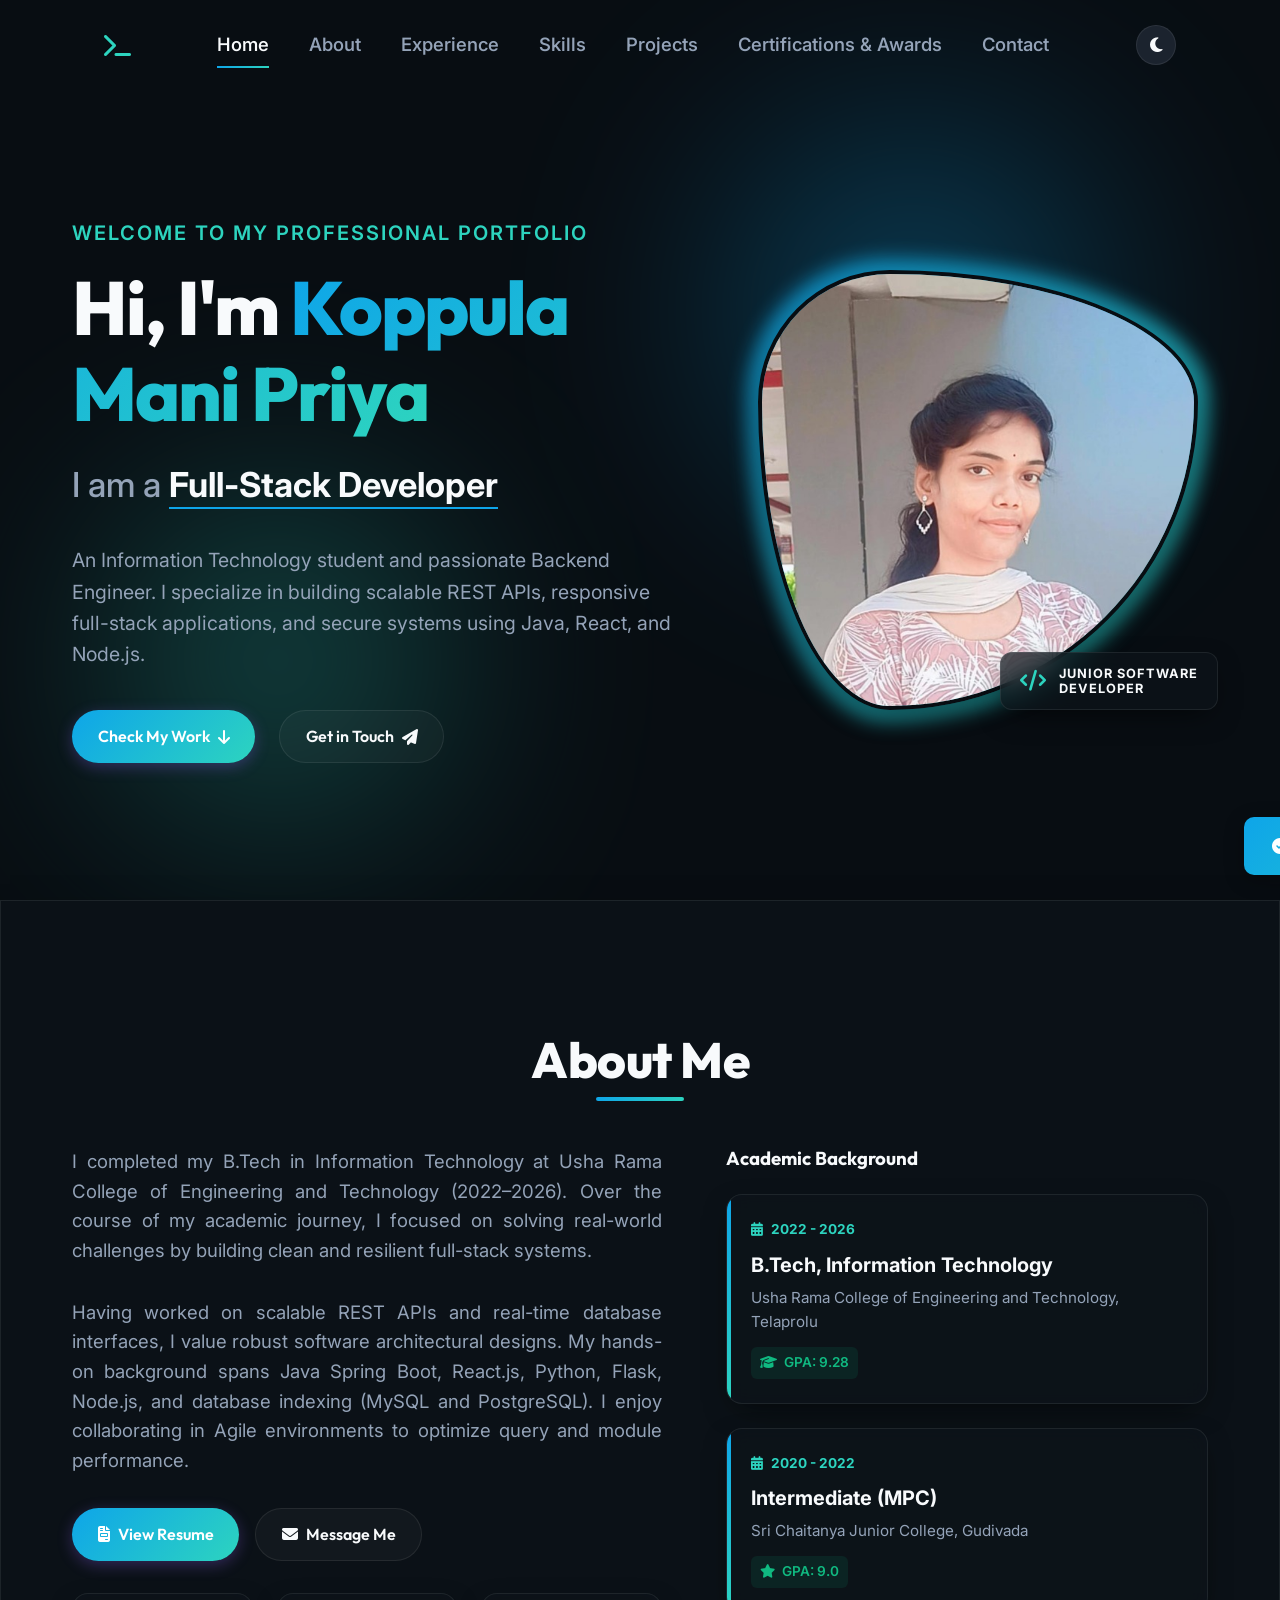
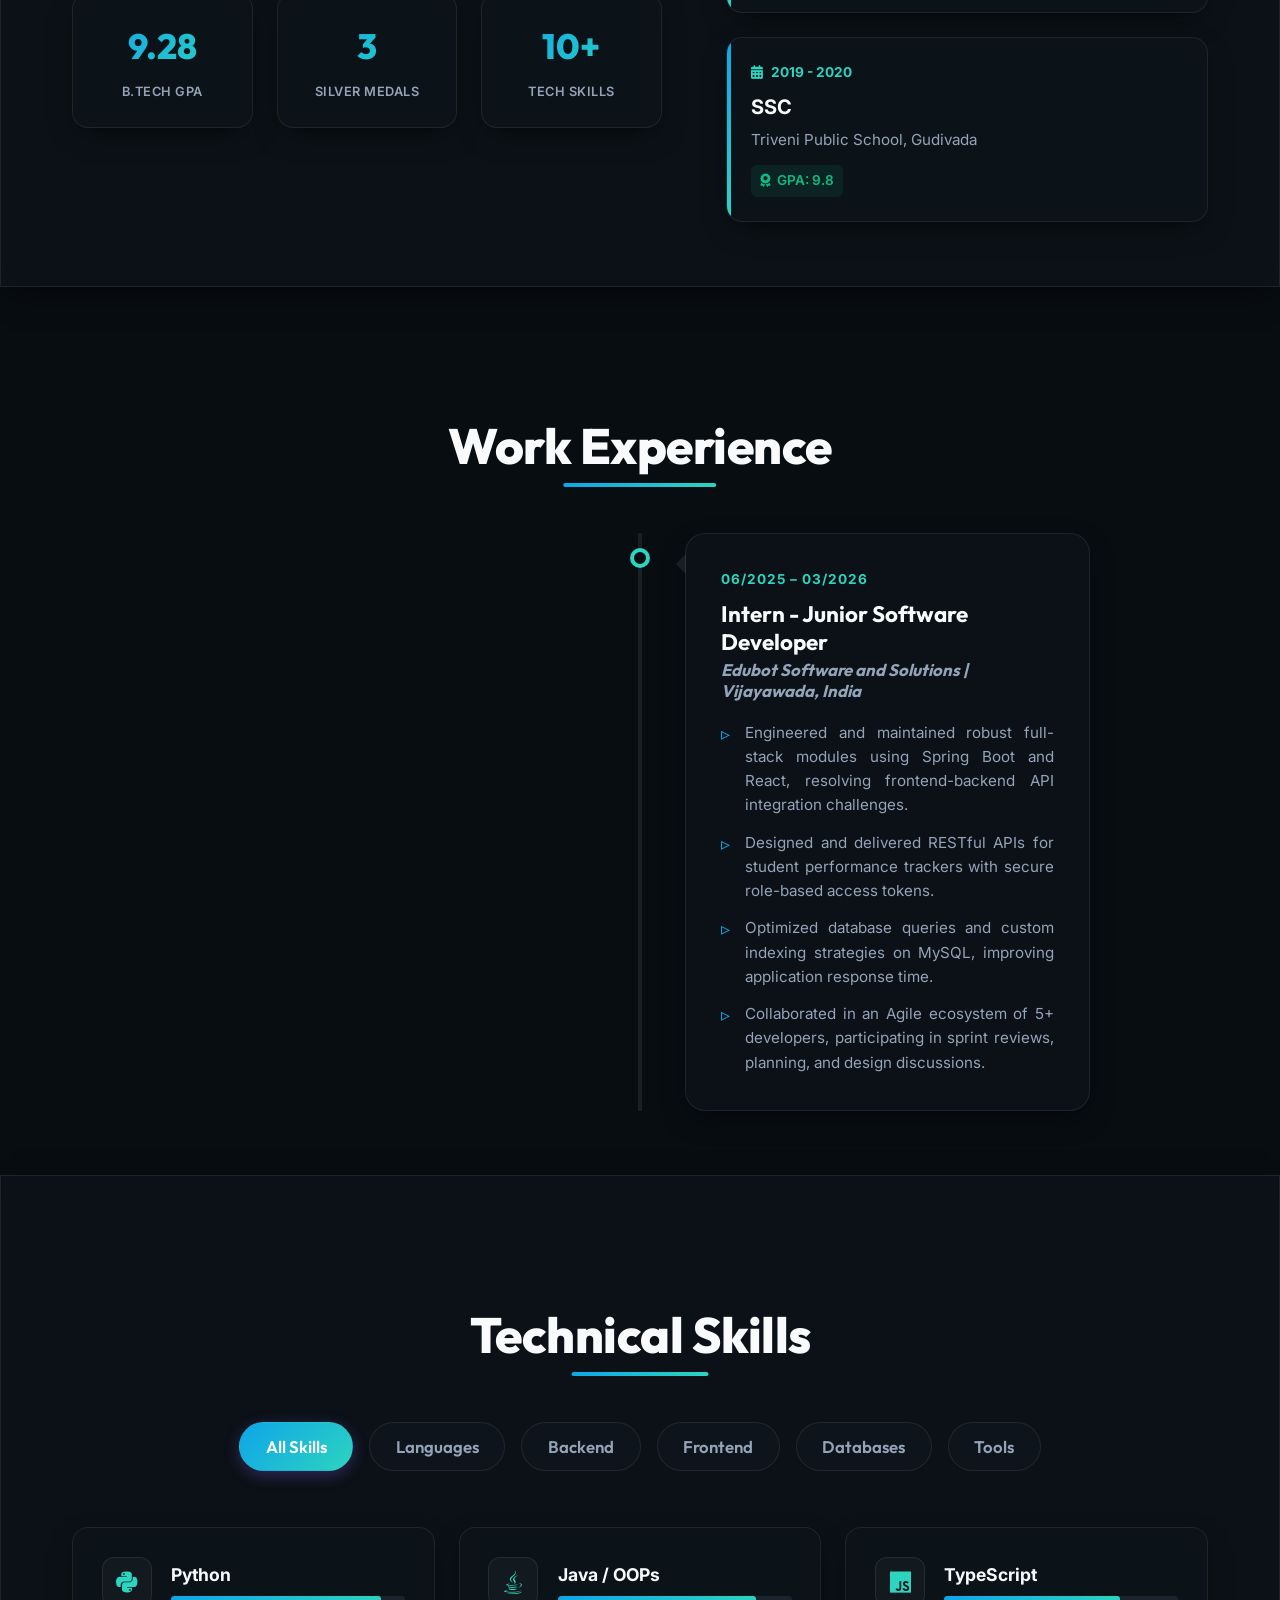
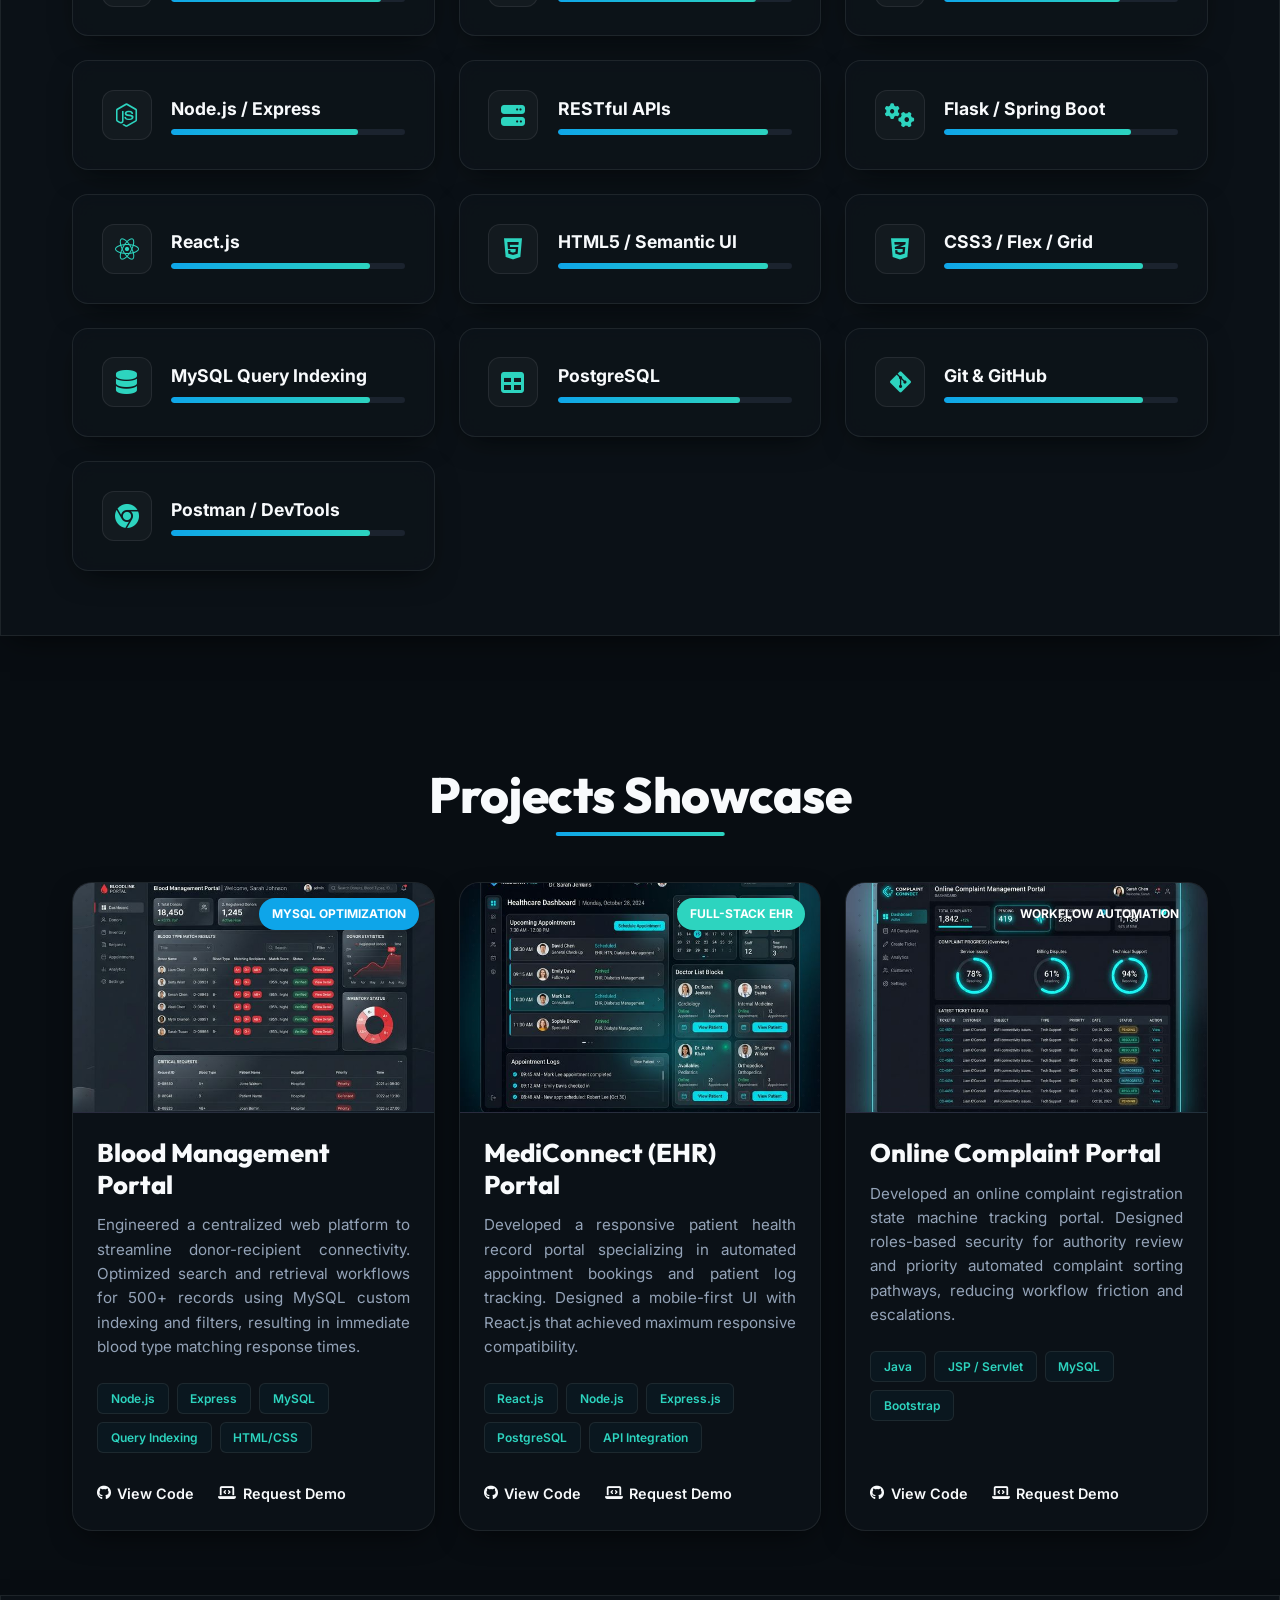
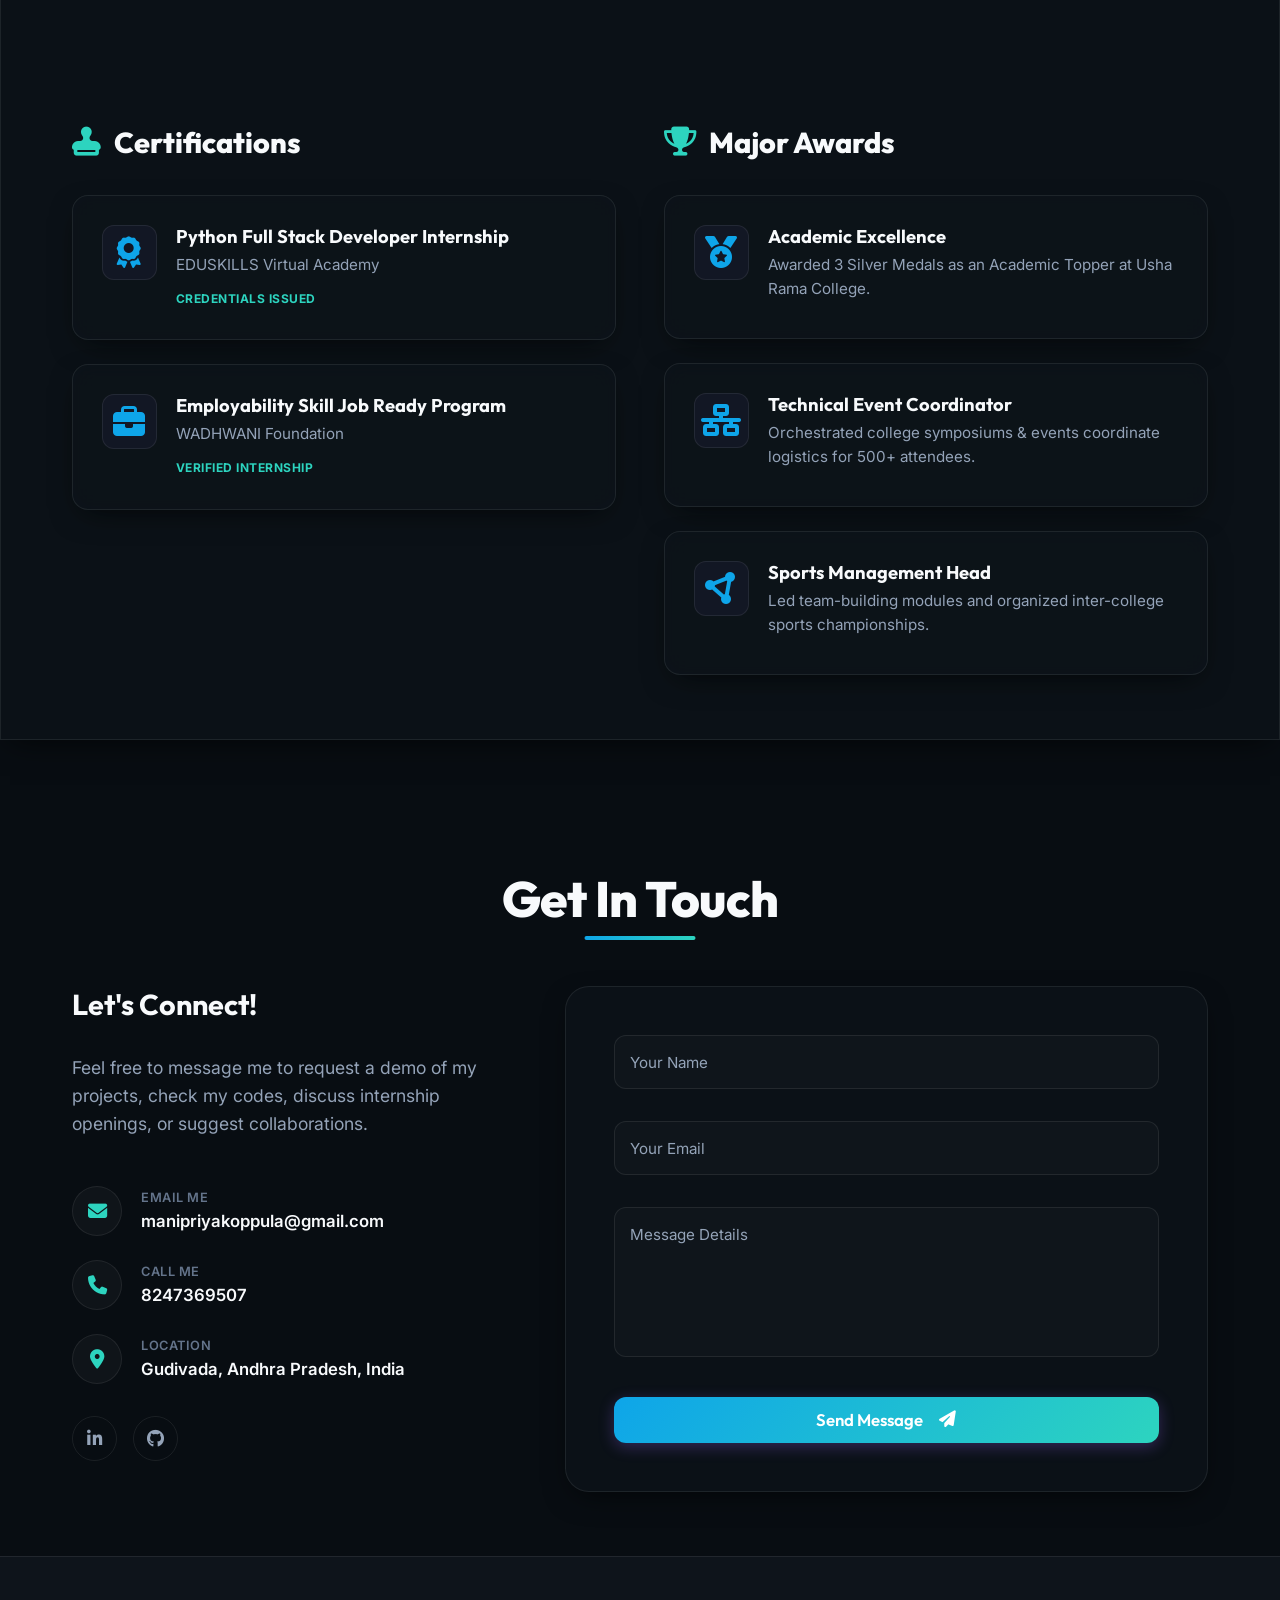
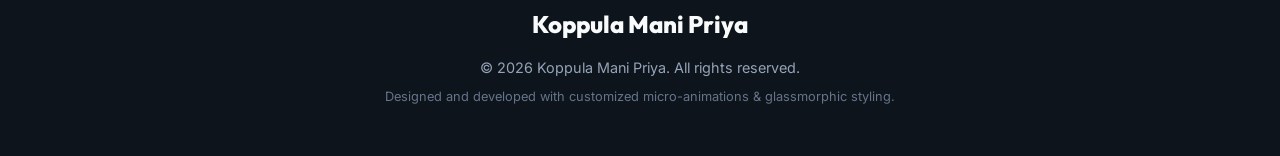
==== commit 382080fb: "Updated portfolio and resume" ====
--- a/index.html
+++ b/index.html
@@ -3,8 +3,8 @@
 <head>
   <meta charset="UTF-8">
   <meta name="viewport" content="width=device-width, initial-scale=1.0">
-  <title>Mani Priya Koppula | Full-Stack Developer Portfolio</title>
-  <meta name="description" content="Professional portfolio of Mani Priya Koppula, a full-stack developer specializing in React, Node.js, Spring Boot, and database systems. View projects, skills, and resume.">
+  <title>Mani Priya Koppula | Junior Software Developer Portfolio</title>
+  <meta name="description" content="Professional portfolio of Mani Priya Koppula, a junior software developer specializing in React, Node.js, Flask, and database systems. View projects, skills, and resume.">
   
   <!-- FontAwesome Icons -->
   <link rel="stylesheet" href="https://cdnjs.cloudflare.com/ajax/libs/font-awesome/6.4.0/css/all.min.css">
@@ -70,7 +70,7 @@
             </div>
             <div class="avatar-badge glass">
               <i class="fa-solid fa-code"></i>
-              <div class="badge-text">Full-Stack<br>Developer</div>
+              <div class="badge-text">Junior Software<br>Developer</div>
             </div>
           </div>
         </div>
@@ -90,7 +90,7 @@
               Having worked on scalable REST APIs and real-time database interfaces, I value robust software architectural designs. My hands-on background spans Java Spring Boot, React.js, Python, Flask, Node.js, and database indexing (MySQL and PostgreSQL). I enjoy collaborating in Agile environments to optimize query and module performance.
             </p>
             <div class="about-btns" style="display: flex; gap: 1rem;">
-              <a href="assets/Job_Resume.pdf" target="_blank" class="btn btn-primary"><i class="fa-solid fa-file-invoice"></i> View Resume</a>
+              <a href="assets/Mani_priya_resume.pdf" target="_blank" class="btn btn-primary"><i class="fa-solid fa-file-invoice"></i> View Resume</a>
               <a href="#contact" class="btn btn-secondary"><i class="fa-solid fa-envelope"></i> Message Me</a>
             </div>
             
@@ -149,7 +149,7 @@
             <div class="timeline-dot"></div>
             <div class="timeline-card glass">
               <div class="timeline-date">06/2025 – 03/2026</div>
-              <h3 class="timeline-role">Intern - Python Full Stack Developer</h3>
+              <h3 class="timeline-role">Intern - Junior Software Developer</h3>
               <h4 class="timeline-company">Edubot Software and Solutions | Vijayawada, India</h4>
               <ul class="timeline-list">
                 <li>Engineered and maintained robust full-stack modules using Spring Boot and React, resolving frontend-backend API integration challenges.</li>
--- a/styles.css
+++ b/styles.css
@@ -67,7 +67,7 @@
 
 html {
   scroll-behavior: smooth;
-  font-size: 23px; /* Upscaled standard typography base to 23px for full legibility */
+  font-size: 16px; /* Standard base typography size */
   -webkit-font-smoothing: antialiased;
 }
 
@@ -1377,6 +1377,10 @@
 
 /* Up to Tablet View */
 @media (max-width: 1024px) {
+  html {
+    font-size: 15px; /* Scale root down for tablet viewports */
+  }
+
   body {
     font-size: 15px;
   }
@@ -1387,6 +1391,16 @@
   
   .hero-title {
     font-size: 3.2rem;
+  }
+
+  .avatar-frame {
+    width: 340px;
+    height: 340px;
+  }
+  
+  .avatar-img-container {
+    width: 320px;
+    height: 320px;
   }
   
   .about-grid {
@@ -1415,6 +1429,14 @@
 
 /* Up to Phablet/Mobile Horizontal */
 @media (max-width: 768px) {
+  html {
+    font-size: 14px; /* Scale root down for mobile viewports */
+  }
+
+  .section {
+    padding: 5rem 0 3rem 0; /* Clearer margins on mobile devices */
+  }
+
   .navbar {
     height: 70px;
     padding: 0 1.5rem;
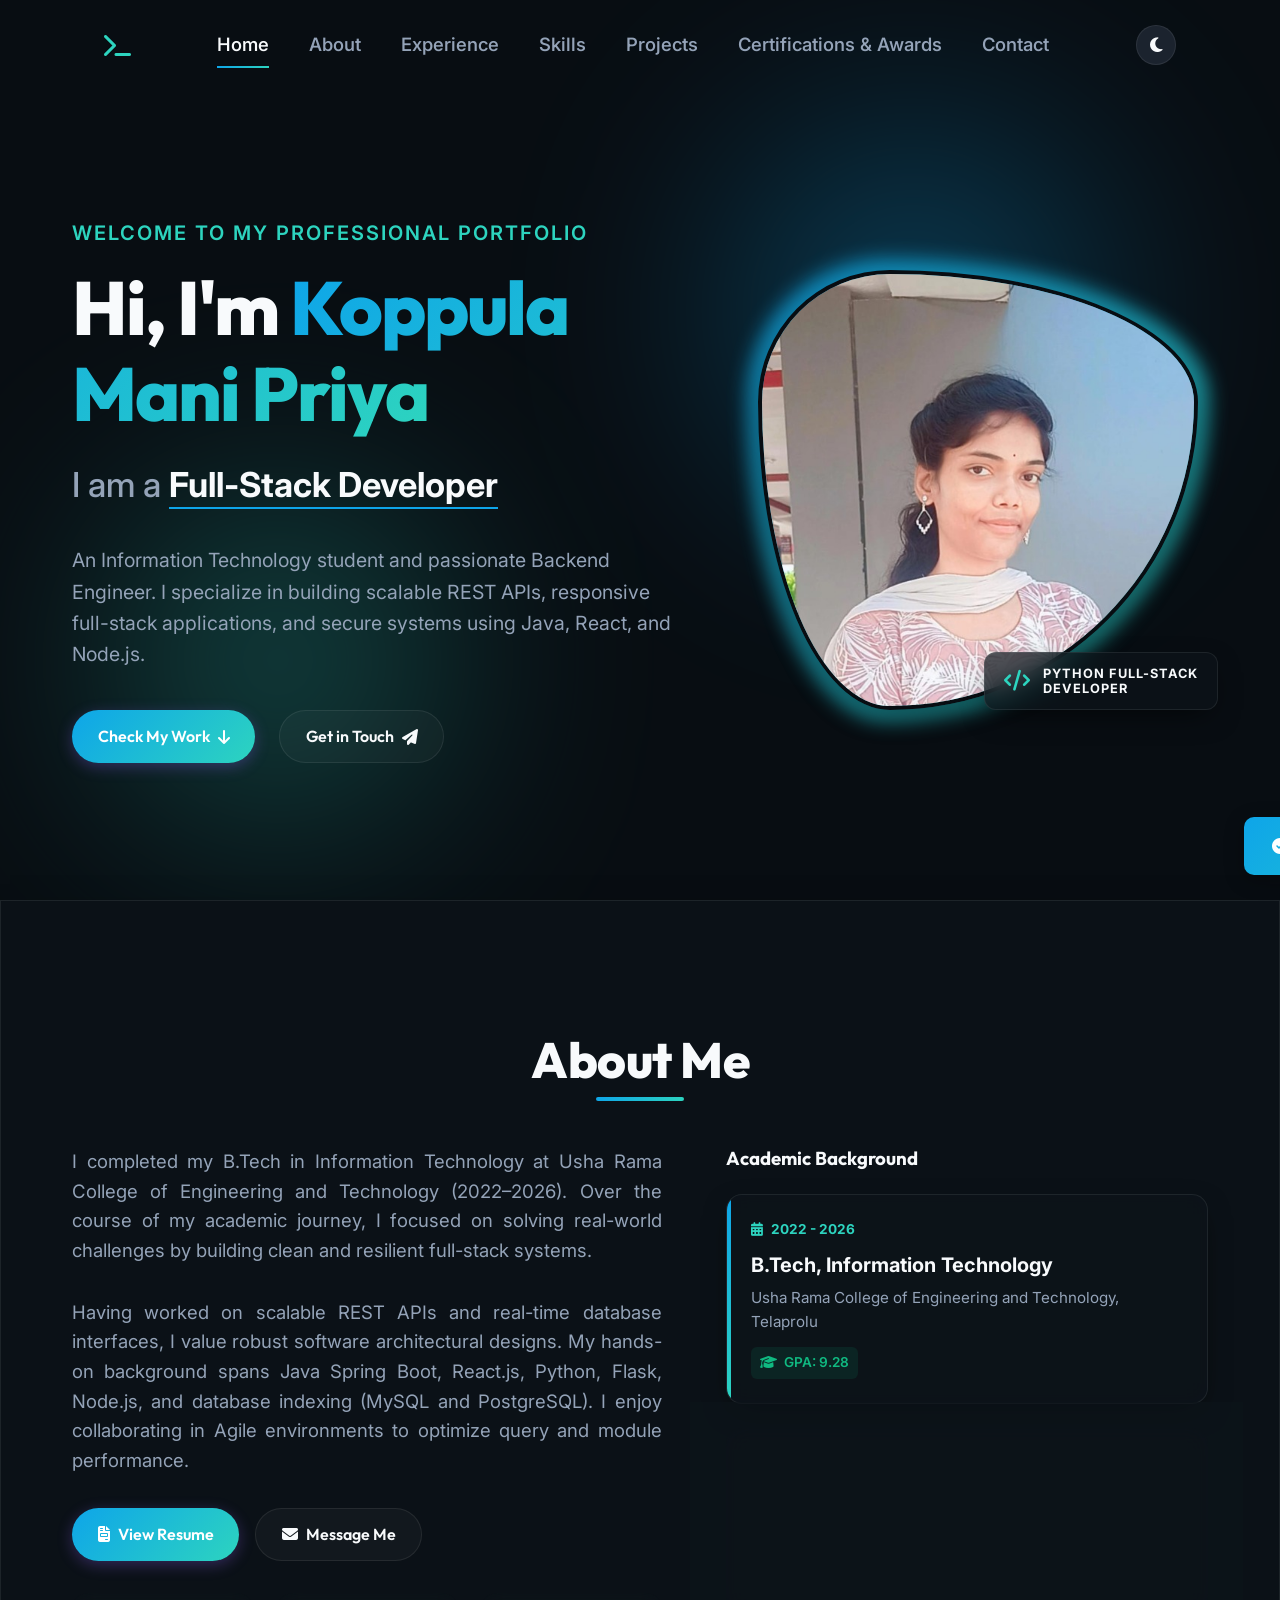
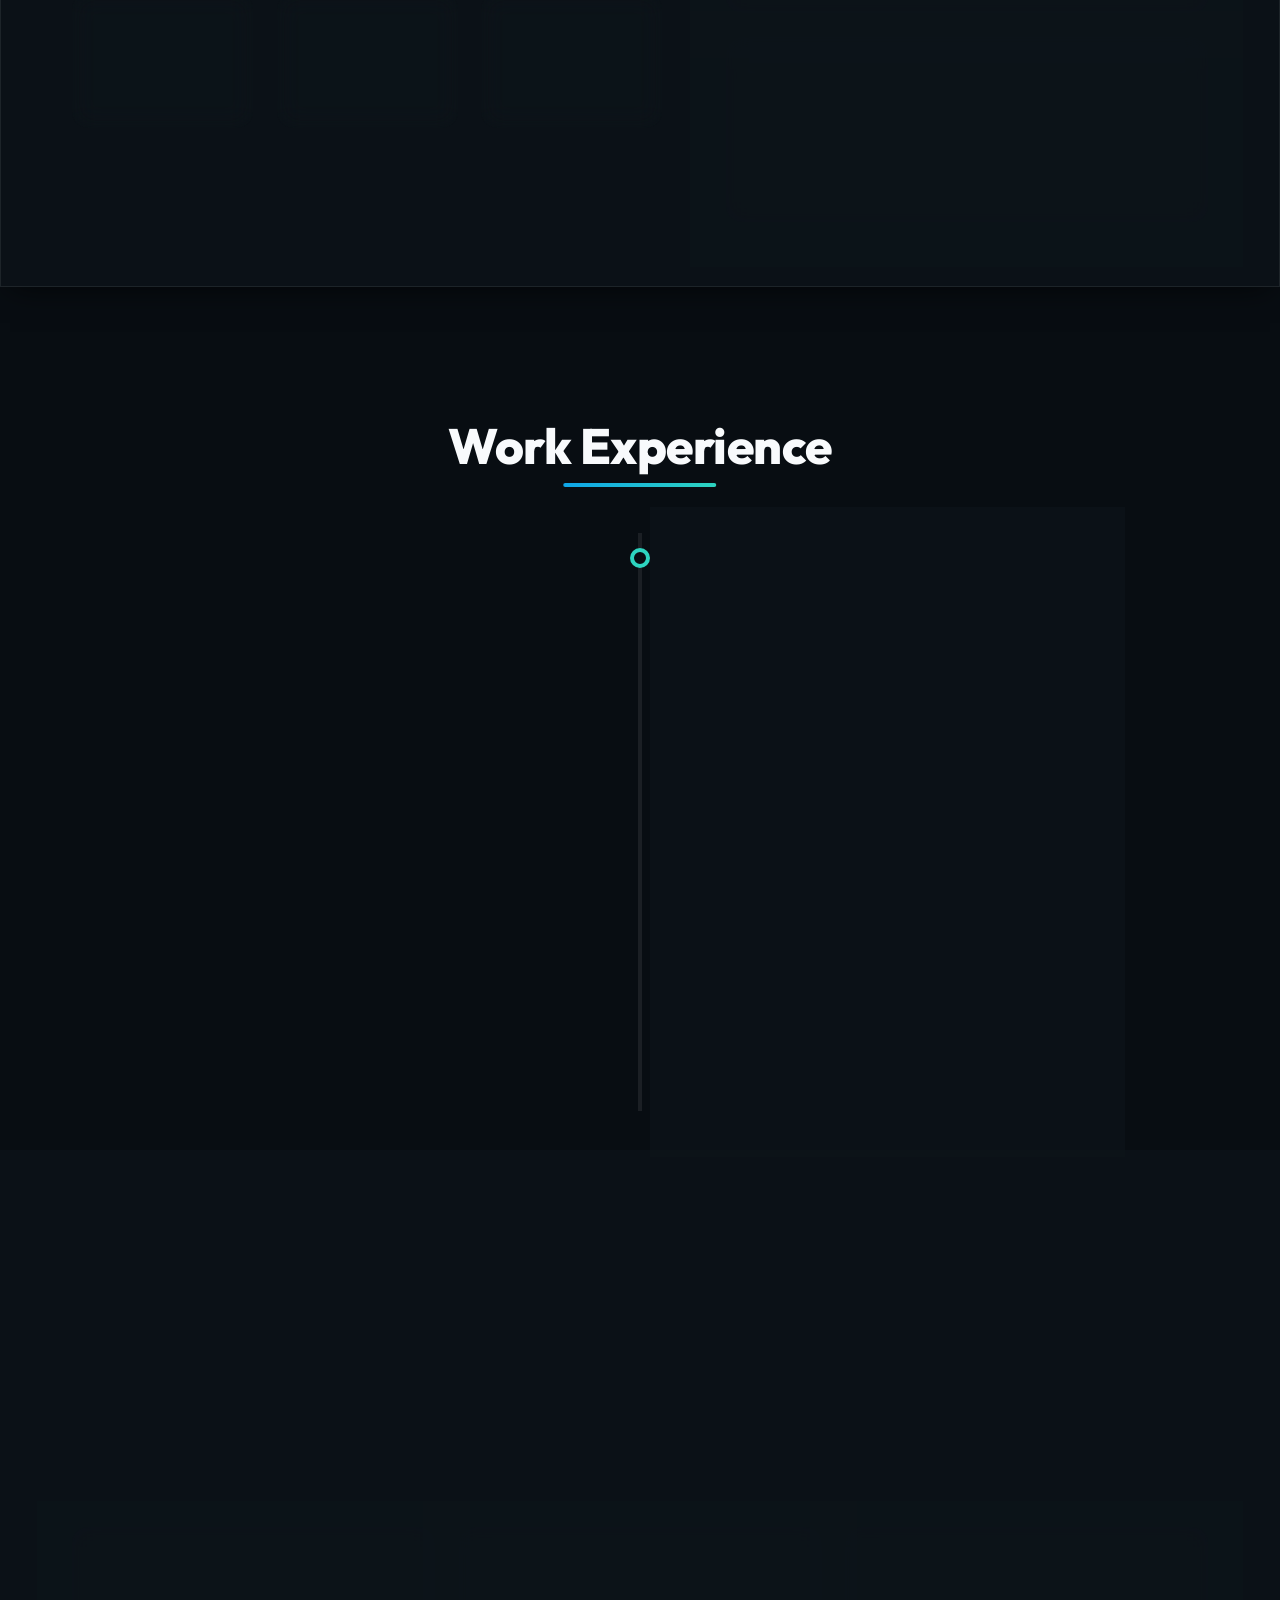
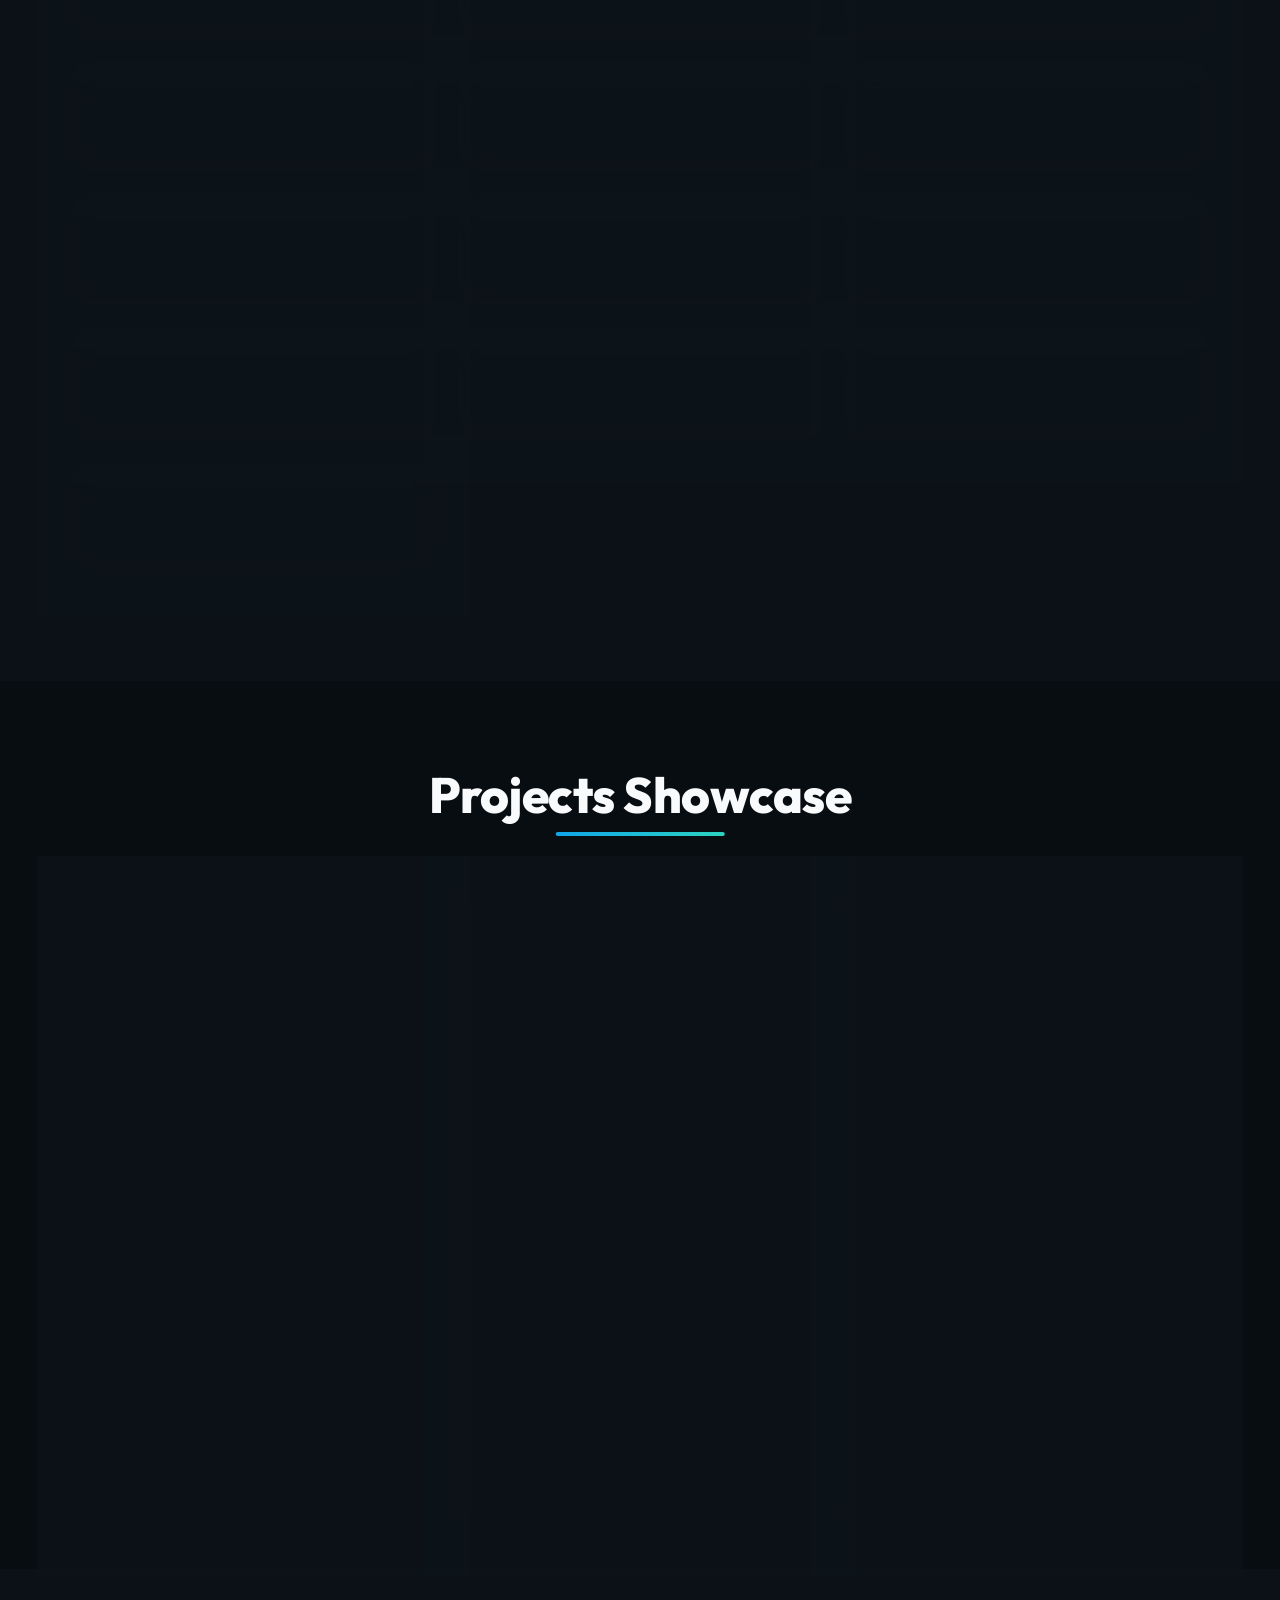
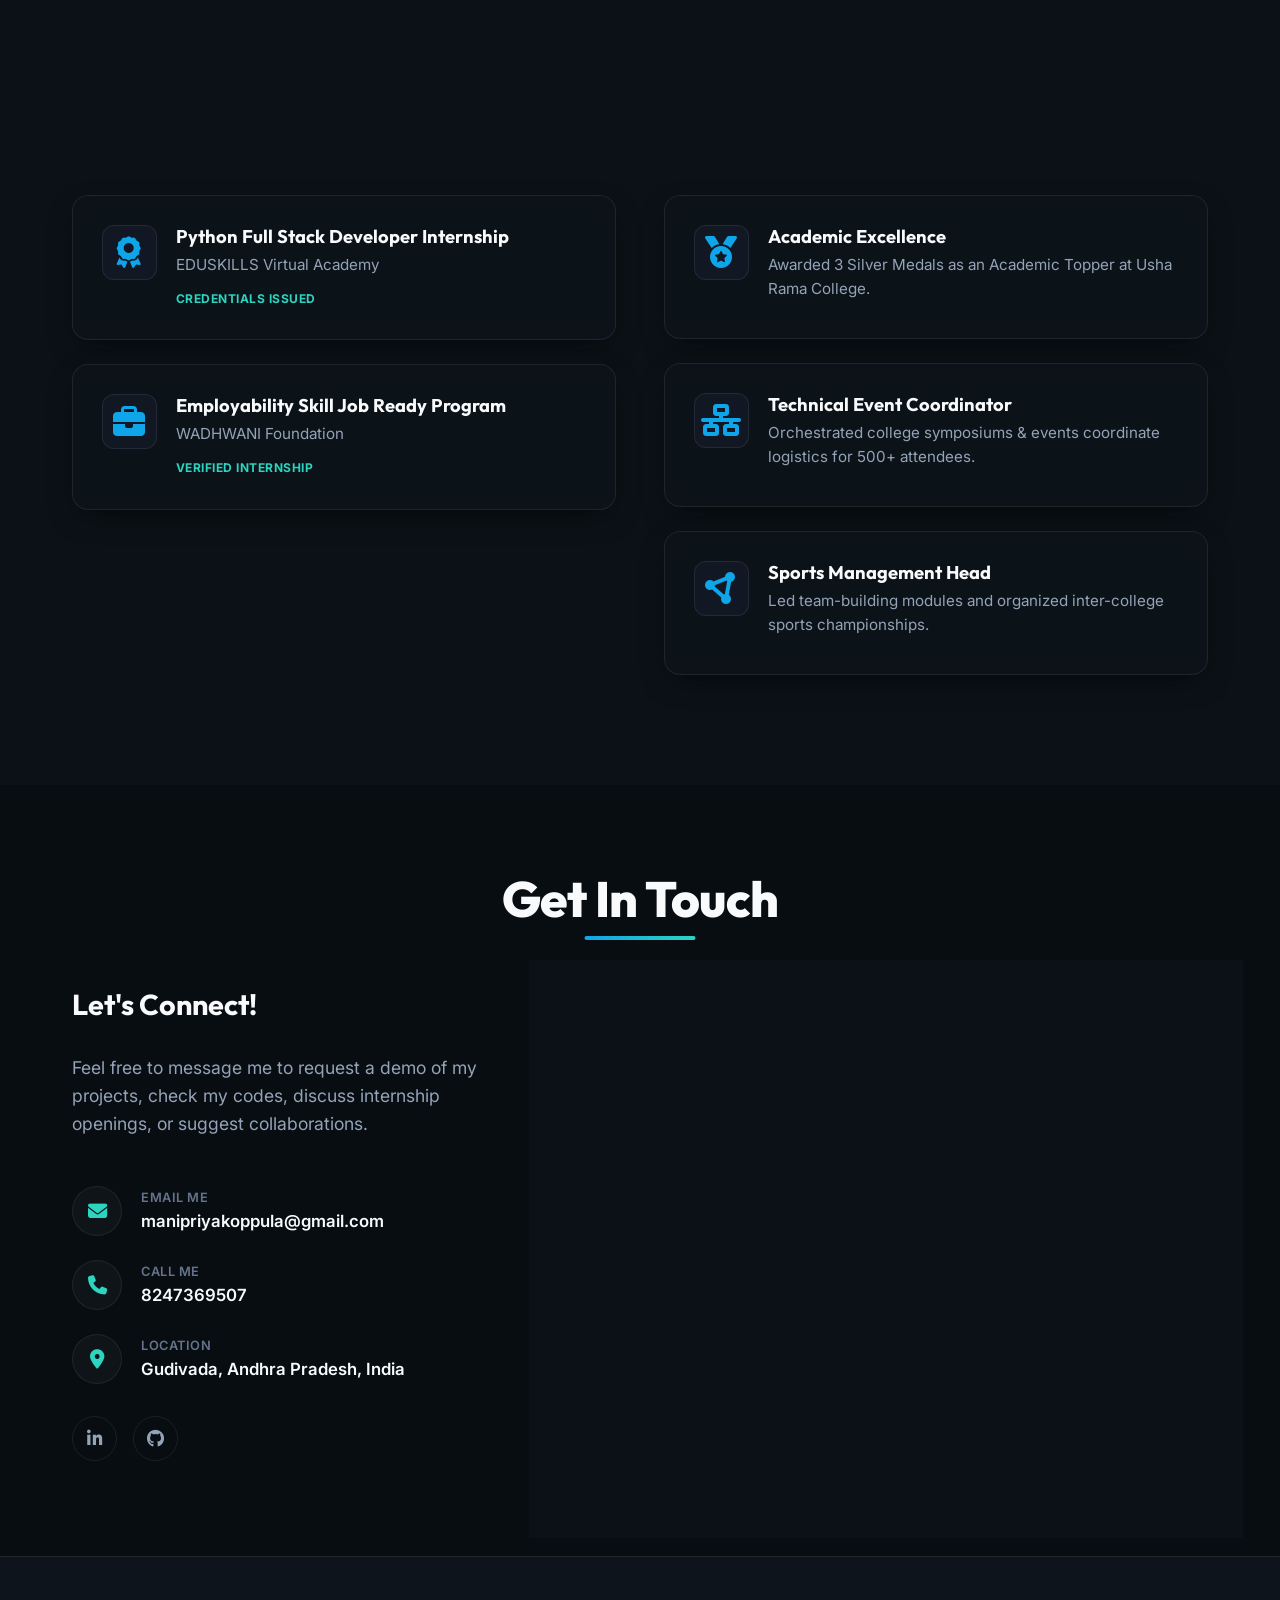
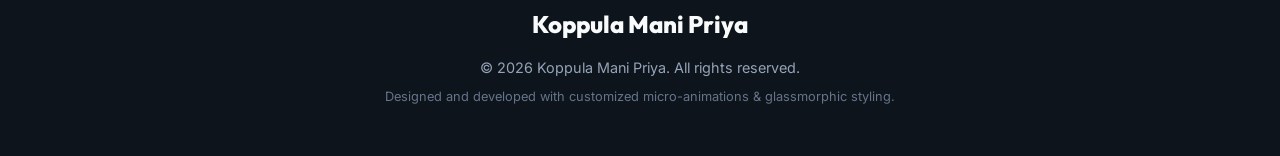
==== commit f518159b: "Updated portfolio and resume" ====
--- a/index.html
+++ b/index.html
@@ -3,7 +3,7 @@
 <head>
   <meta charset="UTF-8">
   <meta name="viewport" content="width=device-width, initial-scale=1.0">
-  <title>Mani Priya Koppula | Junior Software Developer Portfolio</title>
+  <title>Mani Priya Koppula | Python Full Stack Developer Portfolio</title>
   <meta name="description" content="Professional portfolio of Mani Priya Koppula, a junior software developer specializing in React, Node.js, Flask, and database systems. View projects, skills, and resume.">
   
   <!-- FontAwesome Icons -->
@@ -70,7 +70,7 @@
             </div>
             <div class="avatar-badge glass">
               <i class="fa-solid fa-code"></i>
-              <div class="badge-text">Junior Software<br>Developer</div>
+              <div class="badge-text">Python Full-Stack<br>Developer</div>
             </div>
           </div>
         </div>
@@ -90,7 +90,7 @@
               Having worked on scalable REST APIs and real-time database interfaces, I value robust software architectural designs. My hands-on background spans Java Spring Boot, React.js, Python, Flask, Node.js, and database indexing (MySQL and PostgreSQL). I enjoy collaborating in Agile environments to optimize query and module performance.
             </p>
             <div class="about-btns" style="display: flex; gap: 1rem;">
-              <a href="assets/Mani_priya_resume.pdf" target="_blank" class="btn btn-primary"><i class="fa-solid fa-file-invoice"></i> View Resume</a>
+              <a href="assets/Job_Resume.pdf" target="_blank" class="btn btn-primary"><i class="fa-solid fa-file-invoice"></i> View Resume</a>
               <a href="#contact" class="btn btn-secondary"><i class="fa-solid fa-envelope"></i> Message Me</a>
             </div>
             
@@ -149,7 +149,7 @@
             <div class="timeline-dot"></div>
             <div class="timeline-card glass">
               <div class="timeline-date">06/2025 – 03/2026</div>
-              <h3 class="timeline-role">Intern - Junior Software Developer</h3>
+              <h3 class="timeline-role">Intern - Python Full-Stack Developer</h3>
               <h4 class="timeline-company">Edubot Software and Solutions | Vijayawada, India</h4>
               <ul class="timeline-list">
                 <li>Engineered and maintained robust full-stack modules using Spring Boot and React, resolving frontend-backend API integration challenges.</li>
